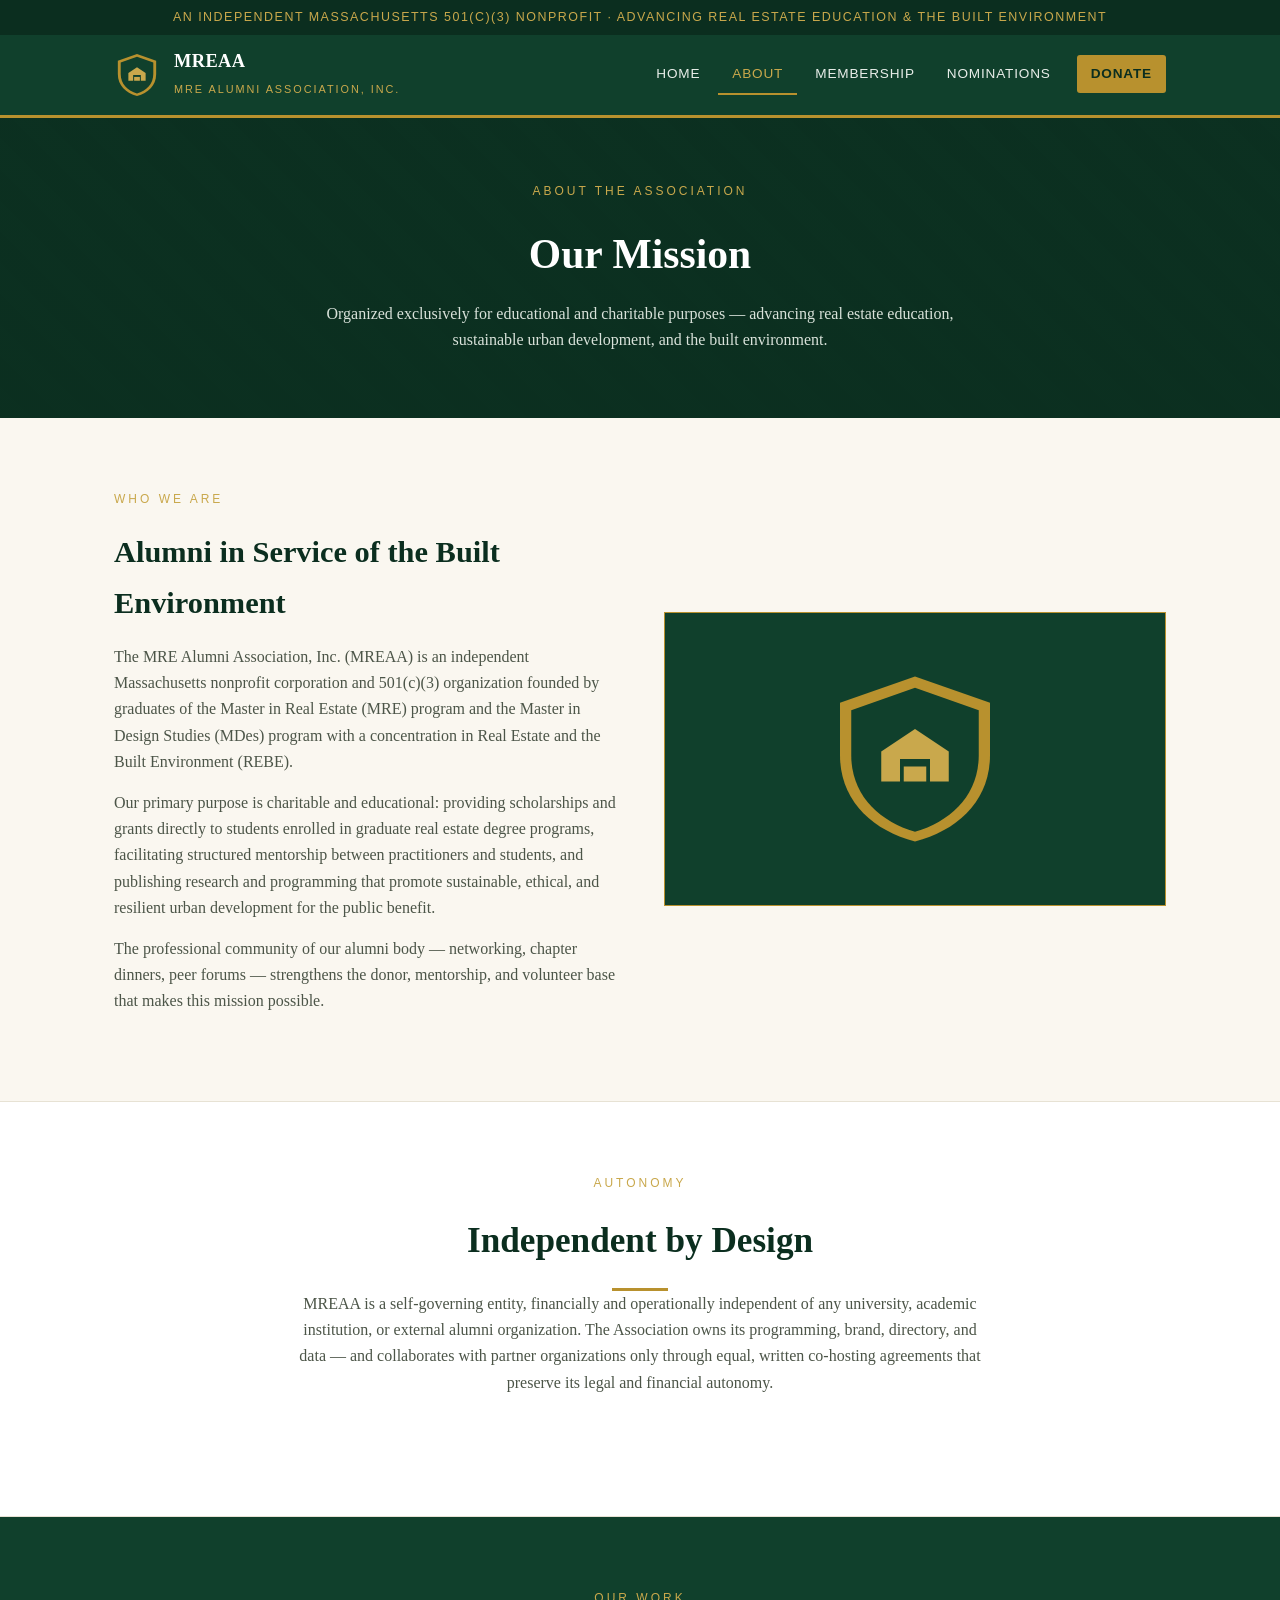
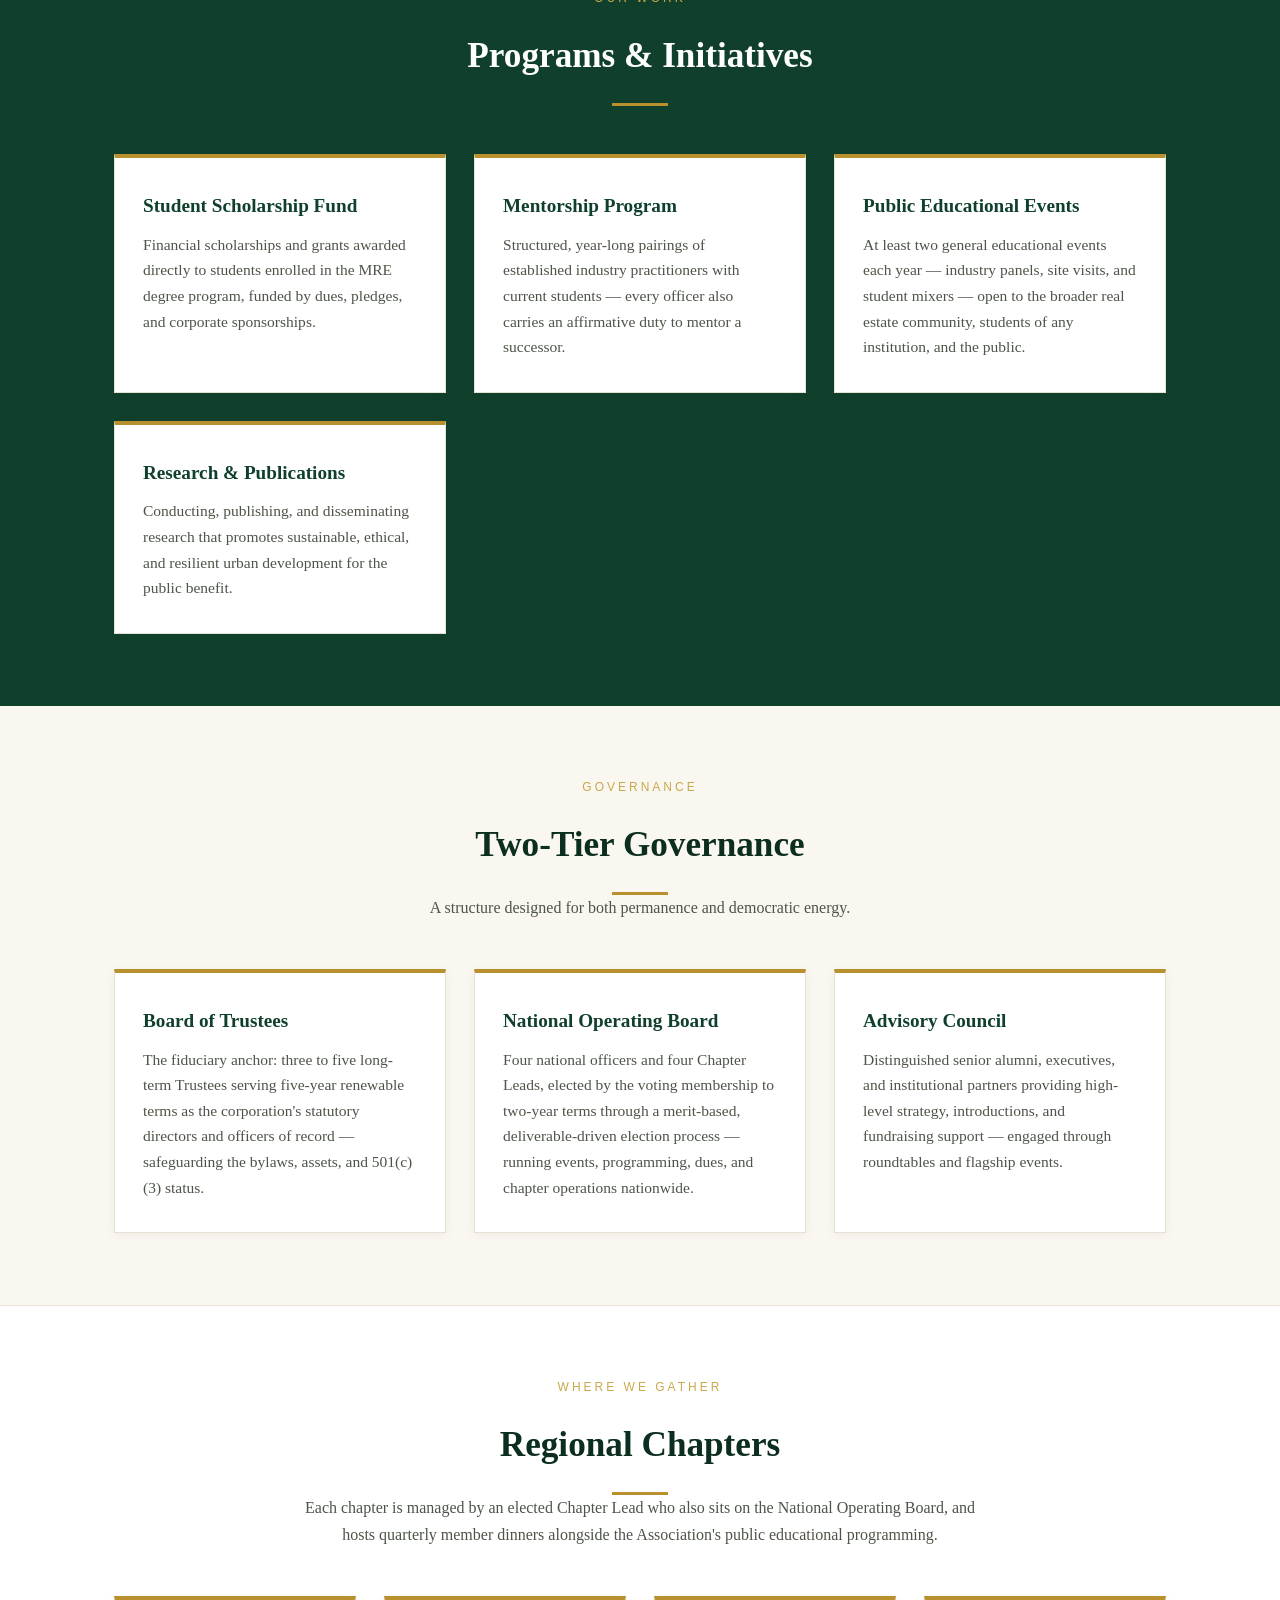
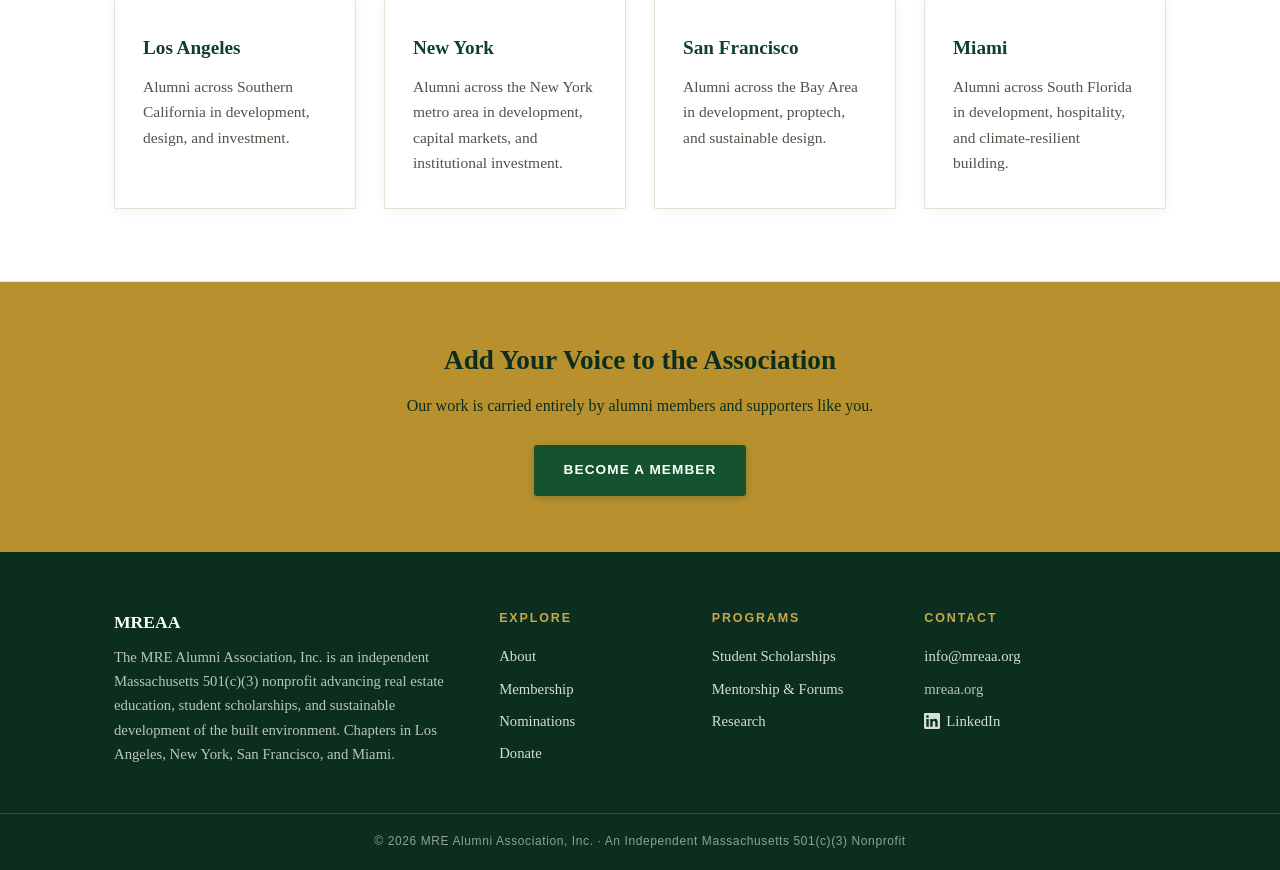
==== about.html @ 78adbbd6 "Add files via upload" ====
<!DOCTYPE html>
<html lang="en">
<head>
<meta charset="UTF-8">
<meta name="viewport" content="width=device-width, initial-scale=1.0">
<title>About — MREAA</title>
<meta name="description" content="The mission, governance, and chapters of the MRE Alumni Association, an independent Massachusetts 501(c)(3) nonprofit devoted to real estate education and the built environment.">
<link rel="stylesheet" href="styles.css">
</head>
<body>

<div class="topbar">An independent Massachusetts 501(c)(3) nonprofit · Advancing real estate education &amp; the built environment</div>

<header class="site">
  <div class="nav-wrap">
    <a class="brand" href="index.html">
      <svg class="crest" viewBox="0 0 48 48" xmlns="http://www.w3.org/2000/svg" aria-hidden="true">
        <path d="M24 2 44 9v14c0 12-8.5 20-20 23C12.5 43 4 35 4 23V9z" fill="#b8912e"/>
        <path d="M24 5 41 11v12c0 10.5-7.3 17.6-17 20.4C14.3 40.6 7 33.5 7 23V11z" fill="#10402c"/>
        <path d="M15 30v-8l9-6 9 6v8h-5v-6h-8v6z" fill="#c9a84c"/>
        <rect x="21" y="26" width="6" height="4" fill="#c9a84c"/>
      </svg>
      <span class="brand-text">
        <span class="name">MREAA</span><br>
        <span class="tag">MRE Alumni Association, Inc.</span>
      </span>
    </a>
    <nav class="main" aria-label="Primary">
      <ul>
        <li><a href="index.html">Home</a></li>
        <li><a href="about.html" class="active">About</a></li>        <li><a href="membership.html">Membership</a></li>
        <li><a href="nominations.html">Nominations</a></li>
        <li><a href="donate.html" class="btn-nav">Donate</a></li>
      </ul>
    </nav>
  </div>
</header>

<section class="page-hero">
  <span class="section-kicker">About the Association</span>
  <h1>Our Mission</h1>
  <p>Organized exclusively for educational and charitable purposes — advancing real estate education, sustainable urban development, and the built environment.</p>
</section>

<section class="band">
  <div class="container two-col">
    <div>
      <span class="section-kicker">Who We Are</span>
      <h2>Alumni in Service of the Built Environment</h2>
      <p>The MRE Alumni Association, Inc. (MREAA) is an independent Massachusetts nonprofit corporation and 501(c)(3) organization founded by graduates of the Master in Real Estate (MRE) program and the Master in Design Studies (MDes) program with a concentration in Real Estate and the Built Environment (REBE).</p>
      <p>Our primary purpose is charitable and educational: providing scholarships and grants directly to students enrolled in graduate real estate degree programs, facilitating structured mentorship between practitioners and students, and publishing research and programming that promote sustainable, ethical, and resilient urban development for the public benefit.</p>
      <p>The professional community of our alumni body — networking, chapter dinners, peer forums — strengthens the donor, mentorship, and volunteer base that makes this mission possible.</p>
    </div>
    <div class="crest-panel">
      <svg viewBox="0 0 48 48" width="180" height="180" xmlns="http://www.w3.org/2000/svg" aria-hidden="true">
        <path d="M24 2 44 9v14c0 12-8.5 20-20 23C12.5 43 4 35 4 23V9z" fill="#b8912e"/>
        <path d="M24 5 41 11v12c0 10.5-7.3 17.6-17 20.4C14.3 40.6 7 33.5 7 23V11z" fill="#10402c"/>
        <path d="M15 30v-8l9-6 9 6v8h-5v-6h-8v6z" fill="#c9a84c"/>
        <rect x="21" y="26" width="6" height="4" fill="#c9a84c"/>
      </svg>
    </div>
  </div>
</section>

<section class="band alt">
  <div class="container">
    <div class="section-head">
      <span class="section-kicker">Autonomy</span>
      <h2 class="section-title">Independent by Design</h2>
      <hr class="rule-under">
      <p>MREAA is a self-governing entity, financially and operationally independent of any university, academic institution, or external alumni organization. The Association owns its programming, brand, directory, and data — and collaborates with partner organizations only through equal, written co-hosting agreements that preserve its legal and financial autonomy.</p>
    </div>
  </div>
</section>

<section class="band green">
  <div class="container">
    <div class="section-head">
      <span class="section-kicker" style="color:#c9a84c;">Our Work</span>
      <h2 class="section-title" style="color:#fff;">Programs &amp; Initiatives</h2>
      <hr class="rule-under">
    </div>
    <div class="grid cols-2">
      <div class="card">
        <h3>Student Scholarship Fund</h3>
        <p>Financial scholarships and grants awarded directly to students enrolled in the MRE degree program, funded by dues, pledges, and corporate sponsorships.</p>
      </div>
      <div class="card">
        <h3>Mentorship Program</h3>
        <p>Structured, year-long pairings of established industry practitioners with current students — every officer also carries an affirmative duty to mentor a successor.</p>
      </div>
      <div class="card">
        <h3>Public Educational Events</h3>
        <p>At least two general educational events each year — industry panels, site visits, and student mixers — open to the broader real estate community, students of any institution, and the public.</p>
      </div>
      <div class="card">
        <h3>Research &amp; Publications</h3>
        <p>Conducting, publishing, and disseminating research that promotes sustainable, ethical, and resilient urban development for the public benefit.</p>
      </div>
    </div>
  </div>
</section>

<section class="band">
  <div class="container">
    <div class="section-head">
      <span class="section-kicker">Governance</span>
      <h2 class="section-title">Two-Tier Governance</h2>
      <hr class="rule-under">
      <p>A structure designed for both permanence and democratic energy.</p>
    </div>
    <div class="grid cols-3">
      <div class="card">
        <h3>Board of Trustees</h3>
        <p>The fiduciary anchor: three to five long-term Trustees serving five-year renewable terms as the corporation's statutory directors and officers of record — safeguarding the bylaws, assets, and 501(c)(3) status.</p>
      </div>
      <div class="card">
        <h3>National Operating Board</h3>
        <p>Four national officers and four Chapter Leads, elected by the voting membership to two-year terms through a merit-based, deliverable-driven election process — running events, programming, dues, and chapter operations nationwide.</p>
      </div>
      <div class="card">
        <h3>Advisory Council</h3>
        <p>Distinguished senior alumni, executives, and institutional partners providing high-level strategy, introductions, and fundraising support — engaged through roundtables and flagship events.</p>
      </div>
    </div>
  </div>
</section>

<section class="band alt">
  <div class="container">
    <div class="section-head">
      <span class="section-kicker">Where We Gather</span>
      <h2 class="section-title">Regional Chapters</h2>
      <hr class="rule-under">
      <p>Each chapter is managed by an elected Chapter Lead who also sits on the National Operating Board, and hosts quarterly member dinners alongside the Association's public educational programming.</p>
    </div>
    <div class="grid" style="grid-template-columns:repeat(auto-fit,minmax(230px,1fr));">
      <div class="card">
        <h3>Los Angeles</h3>
        <p>Alumni across Southern California in development, design, and investment.</p>
      </div>
      <div class="card">
        <h3>New York</h3>
        <p>Alumni across the New York metro area in development, capital markets, and institutional investment.</p>
      </div>
      <div class="card">
        <h3>San Francisco</h3>
        <p>Alumni across the Bay Area in development, proptech, and sustainable design.</p>
      </div>
      <div class="card">
        <h3>Miami</h3>
        <p>Alumni across South Florida in development, hospitality, and climate-resilient building.</p>
      </div>
    </div>
  </div>
</section>

<div class="cta-strip">
  <h2>Add Your Voice to the Association</h2>
  <p>Our work is carried entirely by alumni members and supporters like you.</p>
  <a class="btn btn-green" href="membership.html">Become a Member</a>
</div>

<footer class="site">
  <div class="container footer-grid">
    <div class="footer-brand">
      <div class="name">MREAA</div>
      <p>The MRE Alumni Association, Inc. is an independent Massachusetts 501(c)(3) nonprofit advancing real estate education, student scholarships, and sustainable development of the built environment. Chapters in Los Angeles, New York, San Francisco, and Miami.</p>
    </div>
    <div>
      <h4>Explore</h4>
      <ul>
        <li><a href="about.html">About</a></li>        <li><a href="membership.html">Membership</a></li>
        <li><a href="nominations.html">Nominations</a></li>
        <li><a href="donate.html">Donate</a></li>
      </ul>
    </div>
    <div>
      <h4>Programs</h4>
      <ul>
        <li><a href="donate.html">Student Scholarships</a></li>
        <li><a href="about.html">Mentorship &amp; Forums</a></li>        <li><a href="about.html">Research</a></li>
      </ul>
    </div>
    <div>
      <h4>Contact</h4>
      <ul>
        <li><a href="mailto:info@mreaa.org">info@mreaa.org</a></li>
        <li>mreaa.org</li>
        <li><a href="https://www.linkedin.com/company/mreaa" target="_blank" rel="noopener"><svg viewBox="0 0 24 24" width="16" height="16" fill="currentColor" aria-hidden="true" style="vertical-align:-3px;margin-right:6px;"><path d="M20.45 20.45h-3.56v-5.57c0-1.33-.02-3.04-1.85-3.04-1.85 0-2.14 1.45-2.14 2.94v5.67H9.34V9h3.42v1.56h.05c.48-.9 1.64-1.85 3.37-1.85 3.6 0 4.27 2.37 4.27 5.46v6.28zM5.34 7.43a2.06 2.06 0 1 1 0-4.13 2.06 2.06 0 0 1 0 4.13zM7.12 20.45H3.56V9h3.56v11.45zM22.22 0H1.77C.79 0 0 .77 0 1.73v20.54C0 23.23.79 24 1.77 24h20.45c.98 0 1.78-.77 1.78-1.73V1.73C24 .77 23.2 0 22.22 0z"/></svg>LinkedIn</a></li>
      </ul>
    </div>
  </div>
  <div class="footer-bottom">© 2026 MRE Alumni Association, Inc. · An Independent Massachusetts 501(c)(3) Nonprofit</div>
</footer>

</body>
</html>
---- styles.css ----
/* ==========================================================
   MREAA — MRE Alumni Association
   Ivy League palette: deep green, antique gold, cream
   ========================================================== */

:root {
  --green-900: #0b2e1f;   /* near-black green */
  --green-800: #10402c;
  --green-700: #14532d;   /* primary ivy green */
  --green-600: #1e6b3c;
  --green-100: #e6efe9;
  --gold-600: #a07c1e;
  --gold-500: #b8912e;    /* primary gold */
  --gold-400: #c9a84c;
  --gold-100: #f4ecd8;
  --cream: #faf7f0;
  --ink: #24291f;
  --ink-soft: #4c5548;
  --white: #ffffff;
  --serif: Georgia, "Times New Roman", Times, serif;
  --sans: "Helvetica Neue", Helvetica, Arial, sans-serif;
}

* { margin: 0; padding: 0; box-sizing: border-box; }

html { scroll-behavior: smooth; }

body {
  font-family: var(--serif);
  color: var(--ink);
  background: var(--cream);
  line-height: 1.65;
}

img { max-width: 100%; display: block; }

a { color: var(--green-700); }

.container { max-width: 1100px; margin: 0 auto; padding: 0 24px; }

/* ---------- Top bar ---------- */
.topbar {
  background: var(--green-900);
  color: var(--gold-400);
  font-family: var(--sans);
  font-size: 0.78rem;
  letter-spacing: 0.12em;
  text-transform: uppercase;
  text-align: center;
  padding: 7px 12px;
}

/* ---------- Header / nav ---------- */
header.site {
  background: var(--green-800);
  border-bottom: 3px solid var(--gold-500);
  position: sticky;
  top: 0;
  z-index: 50;
}

.nav-wrap {
  display: flex;
  align-items: center;
  justify-content: space-between;
  padding: 14px 24px;
  max-width: 1100px;
  margin: 0 auto;
  flex-wrap: wrap;
  gap: 12px;
}

.brand {
  display: flex;
  align-items: center;
  gap: 14px;
  text-decoration: none;
}

.brand .crest {
  width: 46px; height: 46px; flex: none;
}

.brand-text .name {
  color: var(--white);
  font-size: 1.15rem;
  font-weight: 700;
  letter-spacing: 0.02em;
  line-height: 1.2;
}

.brand-text .tag {
  color: var(--gold-400);
  font-family: var(--sans);
  font-size: 0.68rem;
  letter-spacing: 0.18em;
  text-transform: uppercase;
}

nav.main ul {
  display: flex;
  list-style: none;
  gap: 4px;
  flex-wrap: wrap;
}

nav.main a {
  display: block;
  color: #e8ede9;
  text-decoration: none;
  font-family: var(--sans);
  font-size: 0.85rem;
  letter-spacing: 0.06em;
  text-transform: uppercase;
  padding: 8px 14px;
  border-bottom: 2px solid transparent;
  transition: color .15s, border-color .15s;
}

nav.main a:hover { color: var(--gold-400); }

nav.main a.active {
  color: var(--gold-400);
  border-bottom-color: var(--gold-500);
}

nav.main a.btn-nav {
  background: var(--gold-500);
  color: var(--green-900);
  font-weight: 700;
  border-radius: 3px;
  border-bottom: none;
  margin-left: 8px;
}

nav.main a.btn-nav:hover { background: var(--gold-400); color: var(--green-900); }

/* ---------- Hero ---------- */
.hero {
  background:
    linear-gradient(rgba(11,46,31,0.82), rgba(11,46,31,0.9)),
    repeating-linear-gradient(45deg, #10402c 0 22px, #0e3a28 22px 44px);
  color: var(--white);
  text-align: center;
  padding: 96px 24px 104px;
}

.hero .kicker,
.section-kicker {
  font-family: var(--sans);
  font-size: 0.75rem;
  letter-spacing: 0.25em;
  text-transform: uppercase;
  color: var(--gold-400);
  display: block;
  margin-bottom: 18px;
}

.hero h1 {
  font-size: clamp(2rem, 5vw, 3.2rem);
  font-weight: 700;
  line-height: 1.15;
  max-width: 820px;
  margin: 0 auto 22px;
}

.hero p.lede {
  font-size: 1.15rem;
  color: #d9e2da;
  max-width: 680px;
  margin: 0 auto 36px;
}

.hero-rule {
  width: 72px; height: 3px;
  background: var(--gold-500);
  margin: 0 auto 28px;
  border: none;
}

/* Page hero (interior pages) */
.page-hero {
  background: linear-gradient(rgba(11,46,31,0.85), rgba(11,46,31,0.92)),
    repeating-linear-gradient(45deg, #10402c 0 22px, #0e3a28 22px 44px);
  color: var(--white);
  text-align: center;
  padding: 64px 24px;
}

.page-hero h1 { font-size: clamp(1.8rem, 4vw, 2.6rem); margin-bottom: 12px; }
.page-hero p { color: #d9e2da; max-width: 640px; margin: 0 auto; }

/* ---------- Buttons ---------- */
.btn {
  display: inline-block;
  font-family: var(--sans);
  font-size: 0.85rem;
  font-weight: 700;
  letter-spacing: 0.08em;
  text-transform: uppercase;
  text-decoration: none;
  padding: 14px 30px;
  border-radius: 3px;
  transition: background .15s, color .15s;
  cursor: pointer;
  border: none;
}

.btn-gold { background: var(--gold-500); color: var(--green-900); }
.btn-gold:hover { background: var(--gold-400); }

.btn-outline {
  background: transparent;
  color: var(--gold-400);
  border: 1.5px solid var(--gold-500);
  margin-left: 12px;
}
.btn-outline:hover { background: var(--gold-500); color: var(--green-900); }

.btn-green { background: var(--green-700); color: var(--white); }
.btn-green:hover { background: var(--green-600); }

/* ---------- Sections ---------- */
section.band { padding: 72px 0; }
section.band.alt { background: var(--white); border-top: 1px solid #e7e2d4; border-bottom: 1px solid #e7e2d4; }
section.band.green { background: var(--green-800); color: var(--white); }
section.band.green h2 { color: var(--white); }

.section-head { text-align: center; max-width: 700px; margin: 0 auto 48px; }

h2.section-title {
  font-size: clamp(1.6rem, 3.4vw, 2.2rem);
  color: var(--green-900);
  margin-bottom: 14px;
}

.section-head p { color: var(--ink-soft); }

.rule-under {
  width: 56px; height: 3px; background: var(--gold-500);
  border: none; margin: 18px auto 0;
}

/* ---------- Cards ---------- */
.grid { display: grid; gap: 28px; }
.grid.cols-3 { grid-template-columns: repeat(auto-fit, minmax(280px, 1fr)); }
.grid.cols-2 { grid-template-columns: repeat(auto-fit, minmax(320px, 1fr)); }

.card {
  background: var(--white);
  border: 1px solid #e7e2d4;
  border-top: 4px solid var(--gold-500);
  padding: 32px 28px;
  box-shadow: 0 2px 10px rgba(11,46,31,0.05);
}

.card h3 { color: var(--green-800); font-size: 1.2rem; margin-bottom: 10px; }
.card p { color: var(--ink-soft); font-size: 0.97rem; }

.card .icon {
  width: 48px; height: 48px;
  margin-bottom: 18px;
}

/* Event cards */
.event {
  display: flex;
  gap: 24px;
  background: var(--white);
  border: 1px solid #e7e2d4;
  padding: 26px 28px;
  align-items: flex-start;
}

.event .date {
  flex: none;
  width: 78px;
  text-align: center;
  background: var(--green-800);
  color: var(--white);
  border-bottom: 3px solid var(--gold-500);
  padding: 12px 8px;
}

.event .date .mon {
  font-family: var(--sans);
  font-size: 0.7rem;
  letter-spacing: 0.15em;
  text-transform: uppercase;
  color: var(--gold-400);
}

.event .date .day { font-size: 1.7rem; font-weight: 700; line-height: 1.1; }

.event h3 { color: var(--green-800); margin-bottom: 6px; font-size: 1.15rem; }

.event .meta {
  font-family: var(--sans);
  font-size: 0.8rem;
  color: var(--gold-600);
  letter-spacing: 0.05em;
  text-transform: uppercase;
  margin-bottom: 8px;
}

.event p { color: var(--ink-soft); font-size: 0.95rem; }

/* ---------- Stats ---------- */
.stats { display: grid; grid-template-columns: repeat(auto-fit, minmax(180px, 1fr)); gap: 24px; text-align: center; }
.stat .num { font-size: 2.6rem; font-weight: 700; color: var(--gold-400); line-height: 1.1; }
.stat .label { font-family: var(--sans); font-size: 0.8rem; letter-spacing: 0.12em; text-transform: uppercase; color: #cfd9d1; margin-top: 6px; }

/* ---------- Membership tiers ---------- */
.tier {
  background: var(--white);
  border: 1px solid #e7e2d4;
  padding: 36px 30px;
  text-align: center;
  display: flex;
  flex-direction: column;
}

.tier.featured { border: 2px solid var(--gold-500); position: relative; }

.tier.featured .flag {
  position: absolute; top: -13px; left: 50%; transform: translateX(-50%);
  background: var(--gold-500); color: var(--green-900);
  font-family: var(--sans); font-size: 0.68rem; font-weight: 700;
  letter-spacing: 0.14em; text-transform: uppercase;
  padding: 4px 14px; border-radius: 2px;
}

.tier h3 { color: var(--green-800); font-size: 1.25rem; }

.tier .price { font-size: 2.4rem; font-weight: 700; color: var(--green-900); margin: 14px 0 2px; }
.tier .per { font-family: var(--sans); font-size: 0.78rem; color: var(--ink-soft); text-transform: uppercase; letter-spacing: 0.1em; margin-bottom: 20px; }

.tier ul { list-style: none; text-align: left; margin: 0 0 26px; flex: 1; }
.tier ul li {
  padding: 8px 0 8px 26px;
  border-bottom: 1px solid #f0ece0;
  font-size: 0.93rem;
  color: var(--ink-soft);
  position: relative;
}
.tier ul li::before {
  content: "✦";
  color: var(--gold-500);
  position: absolute; left: 2px;
}

/* ---------- Forms ---------- */
.form-panel {
  background: var(--white);
  border: 1px solid #e7e2d4;
  border-top: 4px solid var(--gold-500);
  padding: 40px;
  max-width: 720px;
  margin: 0 auto;
}

.form-grid { display: grid; grid-template-columns: 1fr 1fr; gap: 18px; }
.form-grid .full { grid-column: 1 / -1; }

label {
  display: block;
  font-family: var(--sans);
  font-size: 0.78rem;
  font-weight: 700;
  letter-spacing: 0.08em;
  text-transform: uppercase;
  color: var(--green-800);
  margin-bottom: 6px;
}

input, select, textarea {
  width: 100%;
  font-family: var(--serif);
  font-size: 1rem;
  padding: 11px 12px;
  border: 1px solid #cfc9b8;
  border-radius: 2px;
  background: var(--cream);
  color: var(--ink);
}

input:focus, select:focus, textarea:focus {
  outline: 2px solid var(--gold-500);
  border-color: var(--gold-500);
}

/* ---------- Donate levels ---------- */
.give-levels { display: grid; grid-template-columns: repeat(auto-fit, minmax(150px, 1fr)); gap: 16px; margin: 28px 0; }

.give-level {
  border: 1.5px solid var(--green-700);
  background: var(--white);
  color: var(--green-800);
  text-align: center;
  padding: 20px 10px;
  font-size: 1.3rem;
  font-weight: 700;
  cursor: pointer;
  transition: background .15s, color .15s;
}
.give-level:hover, .give-level.selected { background: var(--green-700); color: var(--white); }
.give-level small { display: block; font-family: var(--sans); font-size: 0.68rem; font-weight: 400; letter-spacing: 0.1em; text-transform: uppercase; margin-top: 4px; }

/* ---------- Quote ---------- */
blockquote.pull {
  max-width: 760px;
  margin: 0 auto;
  text-align: center;
  font-size: 1.35rem;
  font-style: italic;
  color: var(--green-100);
  line-height: 1.6;
}
blockquote.pull footer {
  margin-top: 18px;
  font-style: normal;
  font-family: var(--sans);
  font-size: 0.8rem;
  letter-spacing: 0.15em;
  text-transform: uppercase;
  color: var(--gold-400);
}

/* ---------- CTA strip ---------- */
.cta-strip {
  background: var(--gold-500);
  color: var(--green-900);
  text-align: center;
  padding: 56px 24px;
}
.cta-strip h2 { font-size: 1.7rem; margin-bottom: 10px; }
.cta-strip p { max-width: 560px; margin: 0 auto 26px; }
.cta-strip .btn-green { box-shadow: 0 2px 8px rgba(11,46,31,0.25); }

/* ---------- Footer ---------- */
footer.site {
  background: var(--green-900);
  color: #b9c6bc;
  padding: 56px 0 0;
  font-size: 0.92rem;
}

.footer-grid {
  display: grid;
  grid-template-columns: 2fr 1fr 1fr 1.4fr;
  gap: 40px;
  padding-bottom: 40px;
}

footer.site h4 {
  color: var(--gold-400);
  font-family: var(--sans);
  font-size: 0.78rem;
  letter-spacing: 0.15em;
  text-transform: uppercase;
  margin-bottom: 16px;
}

footer.site ul { list-style: none; }
footer.site ul li { margin-bottom: 8px; }
footer.site a { color: #d5ded7; text-decoration: none; }
footer.site a:hover { color: var(--gold-400); }

.footer-brand .name { color: var(--white); font-size: 1.1rem; font-weight: 700; margin-bottom: 8px; }

.footer-bottom {
  border-top: 1px solid rgba(201,168,76,0.25);
  padding: 18px 0;
  text-align: center;
  font-family: var(--sans);
  font-size: 0.75rem;
  letter-spacing: 0.05em;
  color: #8fa295;
}

/* ---------- Misc ---------- */
.two-col { display: grid; grid-template-columns: 1fr 1fr; gap: 48px; align-items: center; }
.two-col h2 { color: var(--green-900); font-size: 1.9rem; margin-bottom: 16px; }
.two-col p { color: var(--ink-soft); margin-bottom: 14px; }

.crest-panel {
  background: var(--green-800);
  border: 1px solid var(--gold-500);
  display: flex;
  align-items: center;
  justify-content: center;
  padding: 56px;
}

.notice {
  font-family: var(--sans);
  font-size: 0.8rem;
  color: var(--ink-soft);
  text-align: center;
  margin-top: 16px;
}

@media (max-width: 860px) {
  .footer-grid { grid-template-columns: 1fr 1fr; }
  .two-col { grid-template-columns: 1fr; }
  .form-grid { grid-template-columns: 1fr; }
  .event { flex-direction: column; }
}
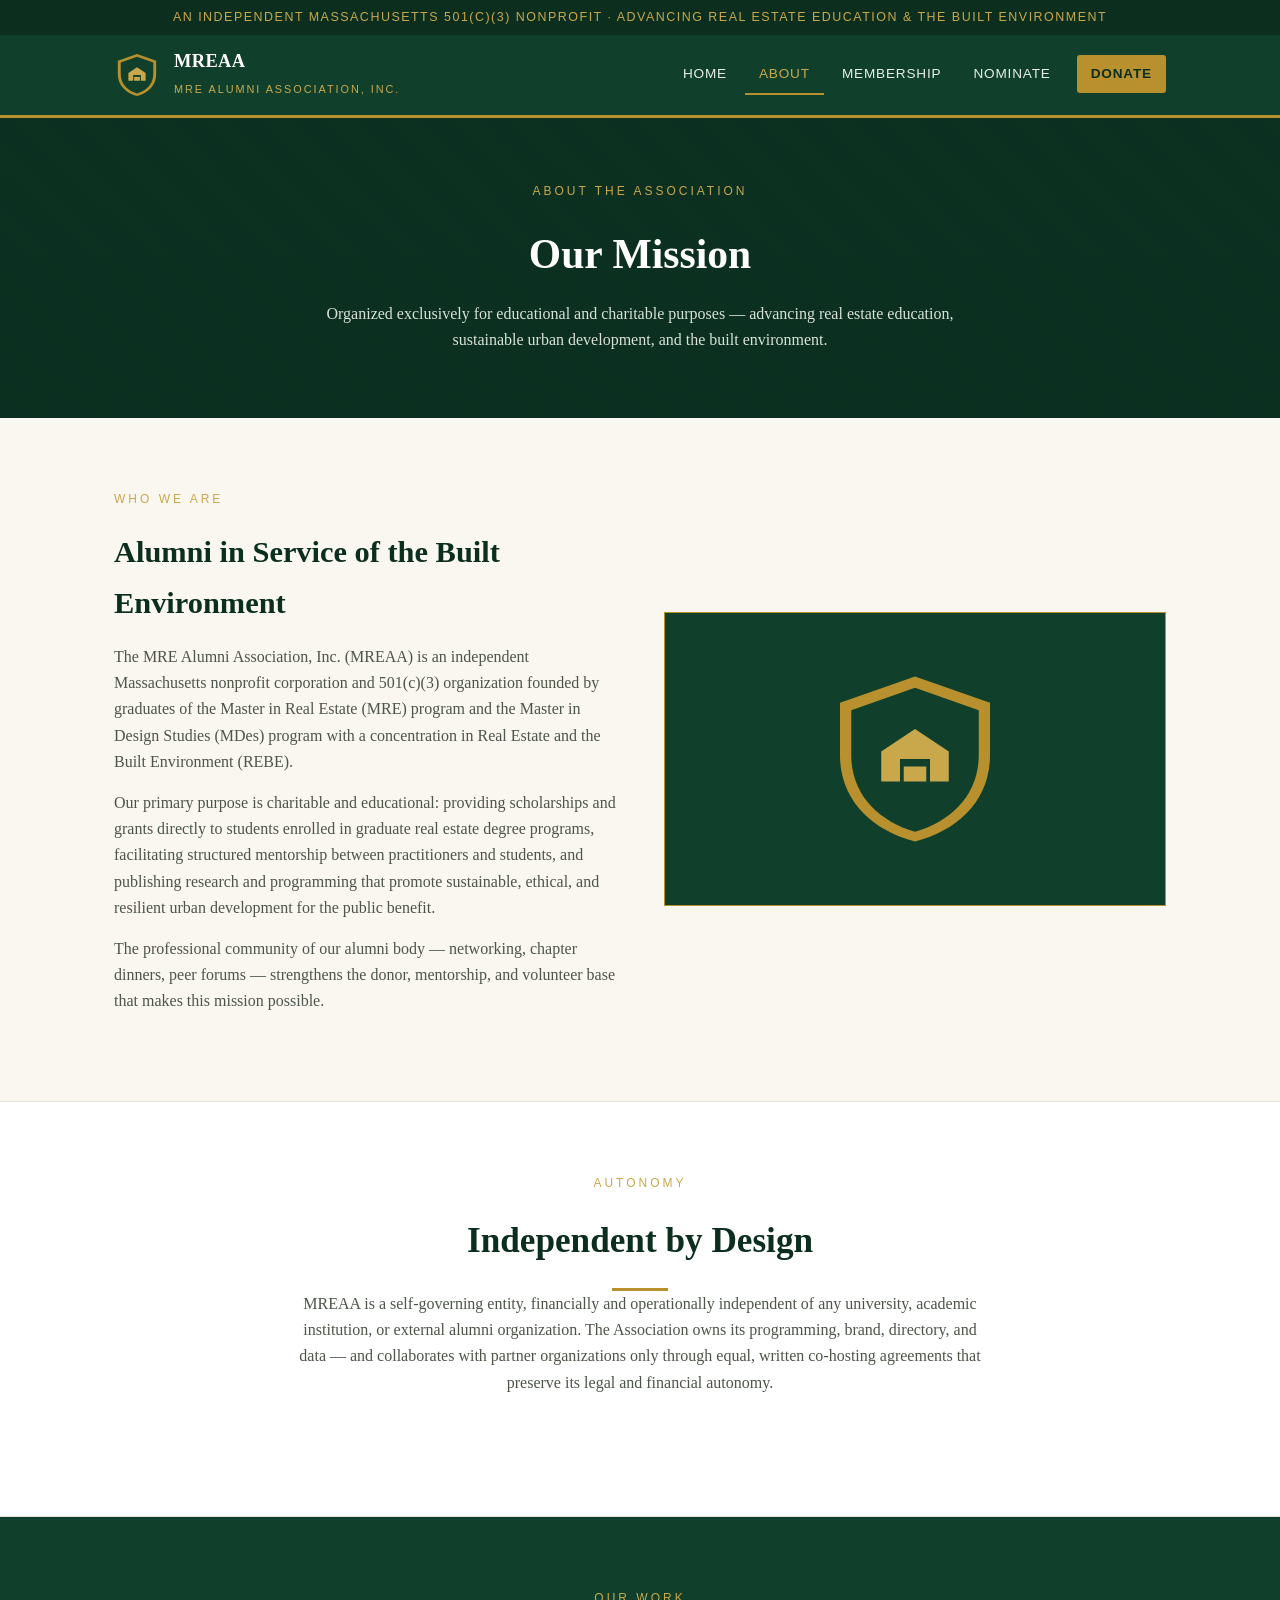
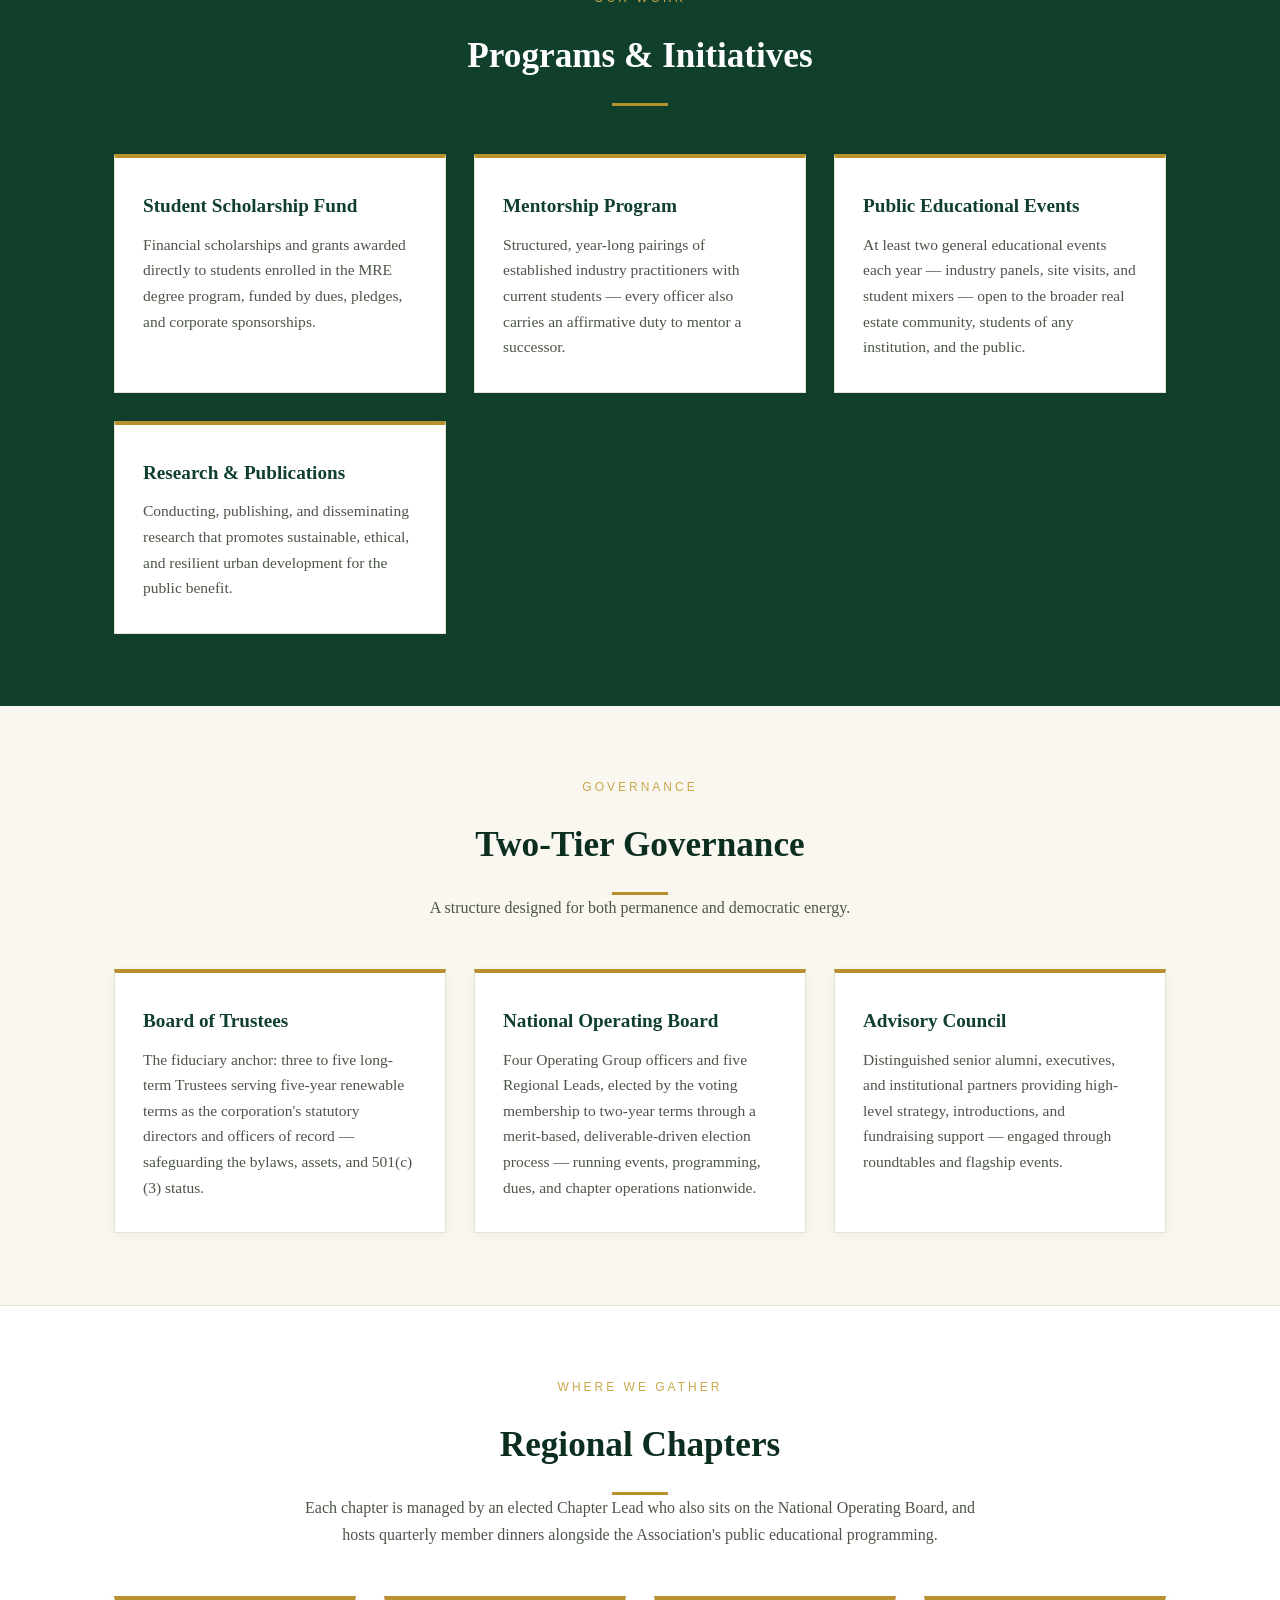
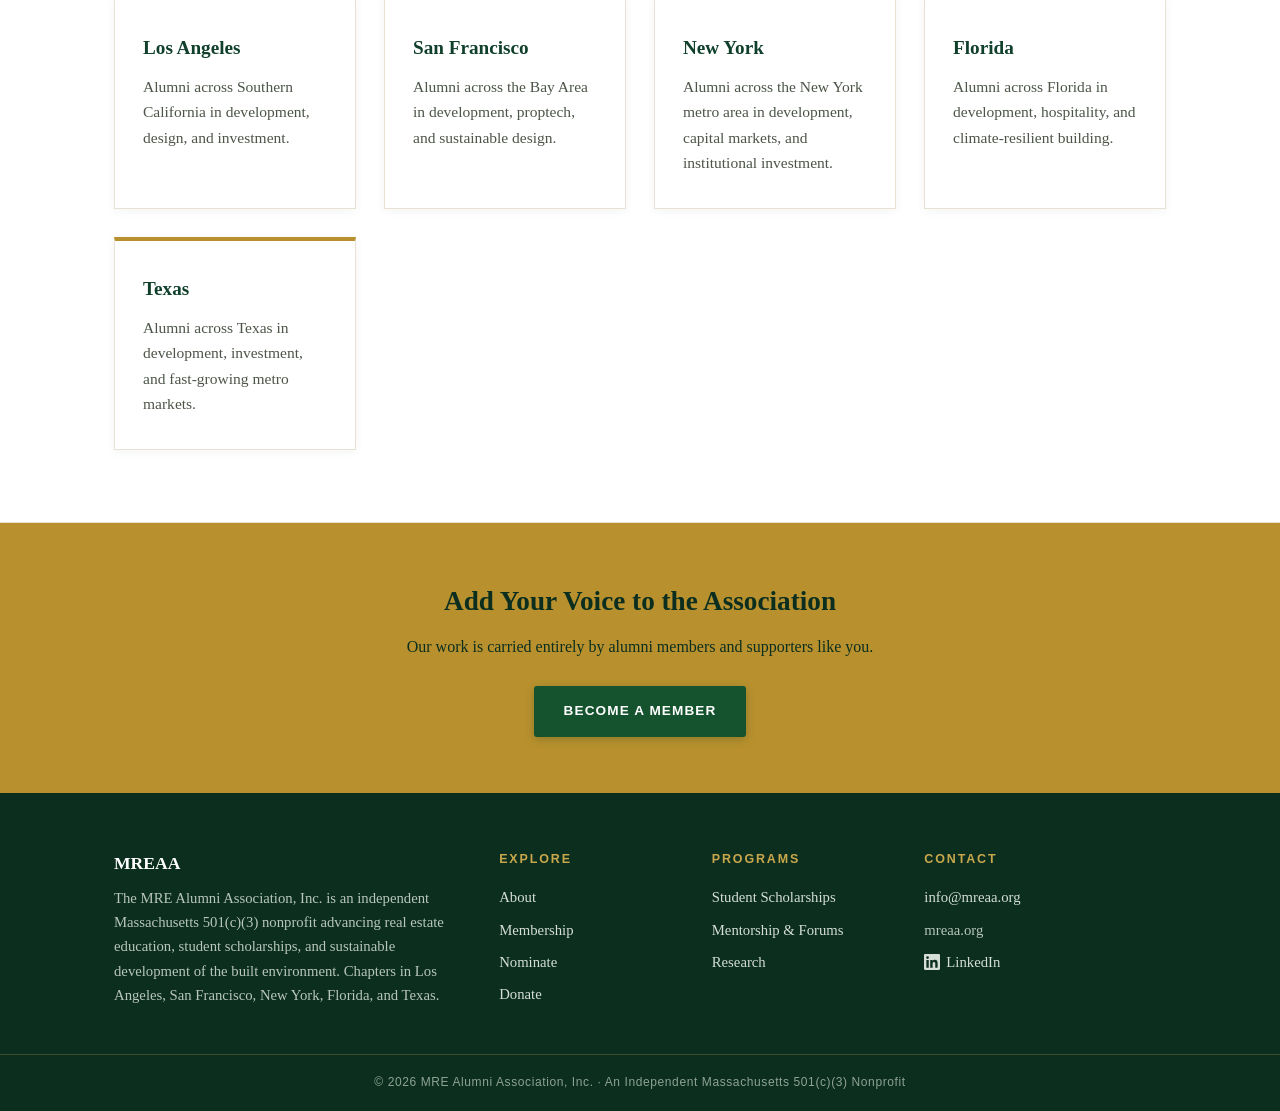
==== commit 2d5a6f58: "Add files via upload" ====
--- a/about.html
+++ b/about.html
@@ -29,7 +29,7 @@
       <ul>
         <li><a href="index.html">Home</a></li>
         <li><a href="about.html" class="active">About</a></li>        <li><a href="membership.html">Membership</a></li>
-        <li><a href="nominations.html">Nominations</a></li>
+        <li><a href="nominate">Nominate</a></li>
         <li><a href="donate.html" class="btn-nav">Donate</a></li>
       </ul>
     </nav>
@@ -116,7 +116,7 @@
       </div>
       <div class="card">
         <h3>National Operating Board</h3>
-        <p>Four national officers and four Chapter Leads, elected by the voting membership to two-year terms through a merit-based, deliverable-driven election process — running events, programming, dues, and chapter operations nationwide.</p>
+        <p>Four Operating Group officers and five Regional Leads, elected by the voting membership to two-year terms through a merit-based, deliverable-driven election process — running events, programming, dues, and chapter operations nationwide.</p>
       </div>
       <div class="card">
         <h3>Advisory Council</h3>
@@ -140,16 +140,20 @@
         <p>Alumni across Southern California in development, design, and investment.</p>
       </div>
       <div class="card">
+        <h3>San Francisco</h3>
+        <p>Alumni across the Bay Area in development, proptech, and sustainable design.</p>
+      </div>
+      <div class="card">
         <h3>New York</h3>
         <p>Alumni across the New York metro area in development, capital markets, and institutional investment.</p>
       </div>
       <div class="card">
-        <h3>San Francisco</h3>
-        <p>Alumni across the Bay Area in development, proptech, and sustainable design.</p>
-      </div>
-      <div class="card">
-        <h3>Miami</h3>
-        <p>Alumni across South Florida in development, hospitality, and climate-resilient building.</p>
+        <h3>Florida</h3>
+        <p>Alumni across Florida in development, hospitality, and climate-resilient building.</p>
+      </div>
+      <div class="card">
+        <h3>Texas</h3>
+        <p>Alumni across Texas in development, investment, and fast-growing metro markets.</p>
       </div>
     </div>
   </div>
@@ -165,13 +169,13 @@
   <div class="container footer-grid">
     <div class="footer-brand">
       <div class="name">MREAA</div>
-      <p>The MRE Alumni Association, Inc. is an independent Massachusetts 501(c)(3) nonprofit advancing real estate education, student scholarships, and sustainable development of the built environment. Chapters in Los Angeles, New York, San Francisco, and Miami.</p>
+      <p>The MRE Alumni Association, Inc. is an independent Massachusetts 501(c)(3) nonprofit advancing real estate education, student scholarships, and sustainable development of the built environment. Chapters in Los Angeles, San Francisco, New York, Florida, and Texas.</p>
     </div>
     <div>
       <h4>Explore</h4>
       <ul>
         <li><a href="about.html">About</a></li>        <li><a href="membership.html">Membership</a></li>
-        <li><a href="nominations.html">Nominations</a></li>
+        <li><a href="nominate">Nominate</a></li>
         <li><a href="donate.html">Donate</a></li>
       </ul>
     </div>
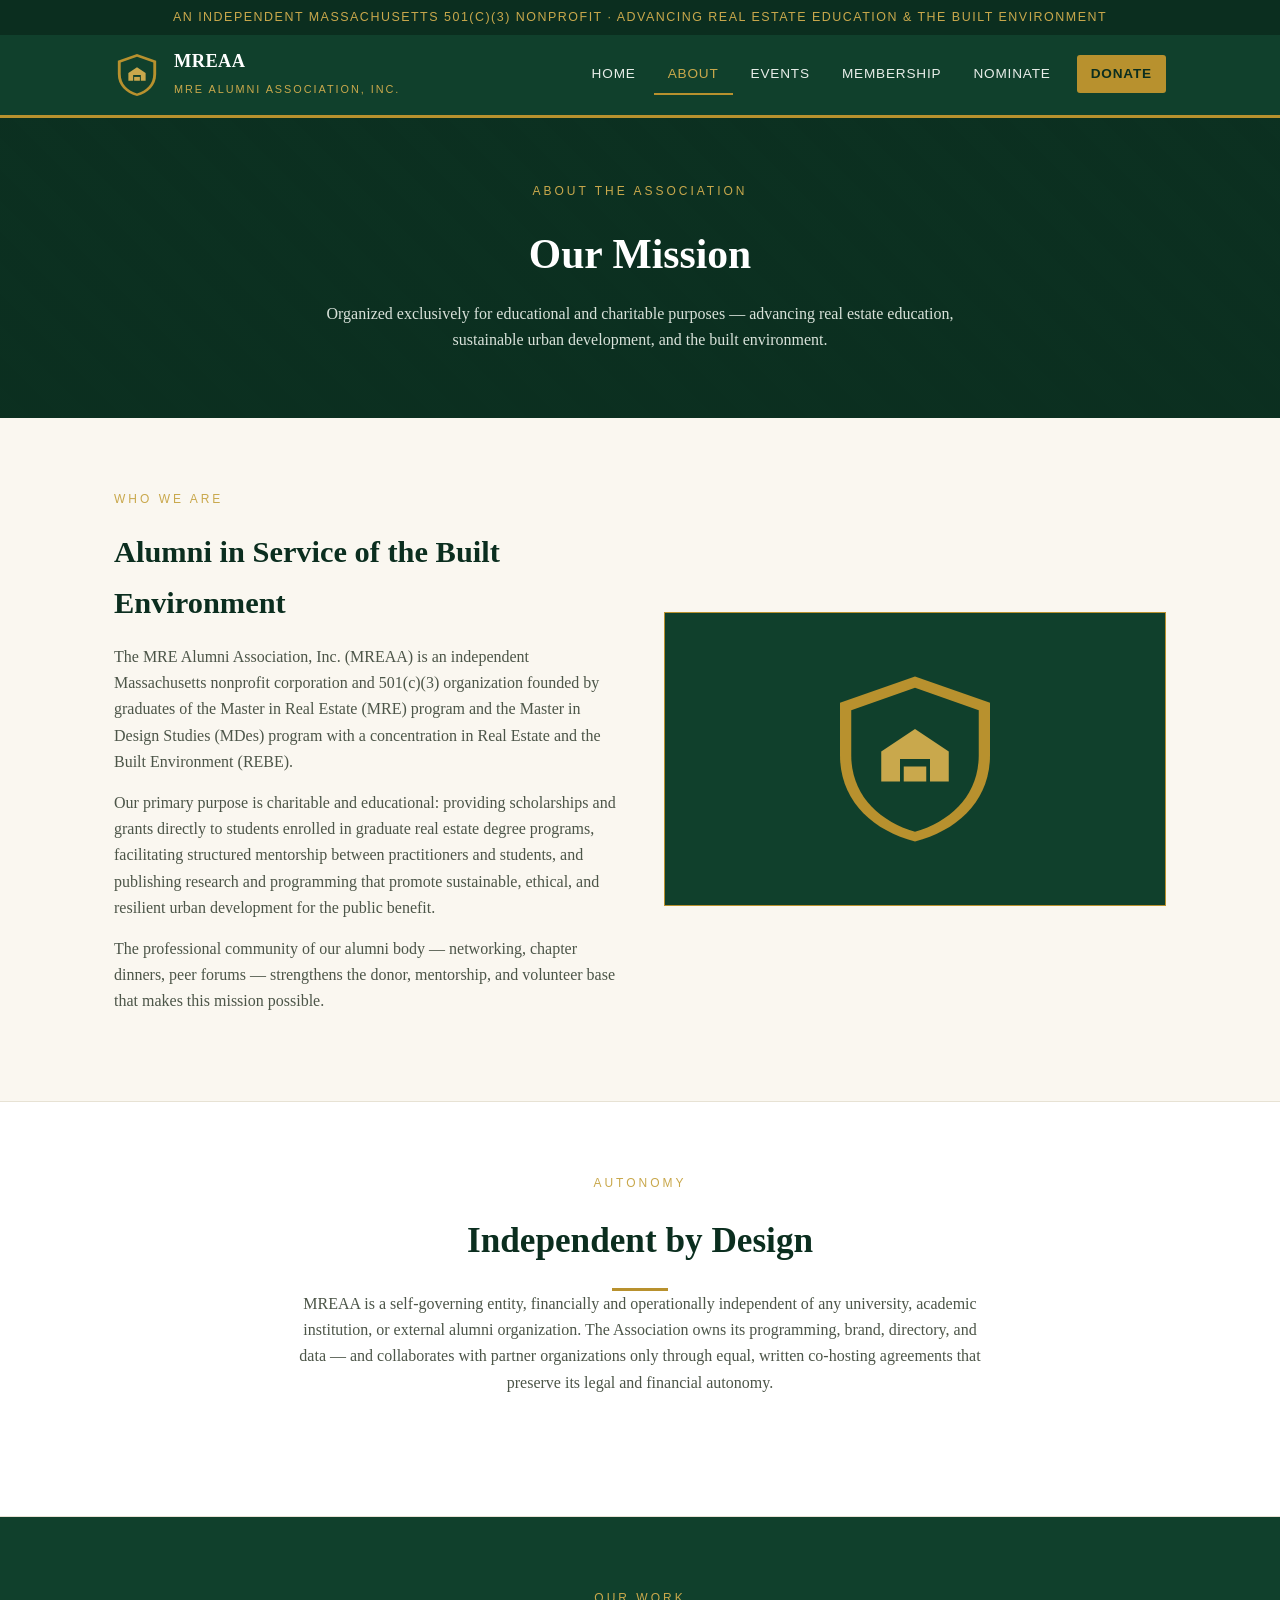
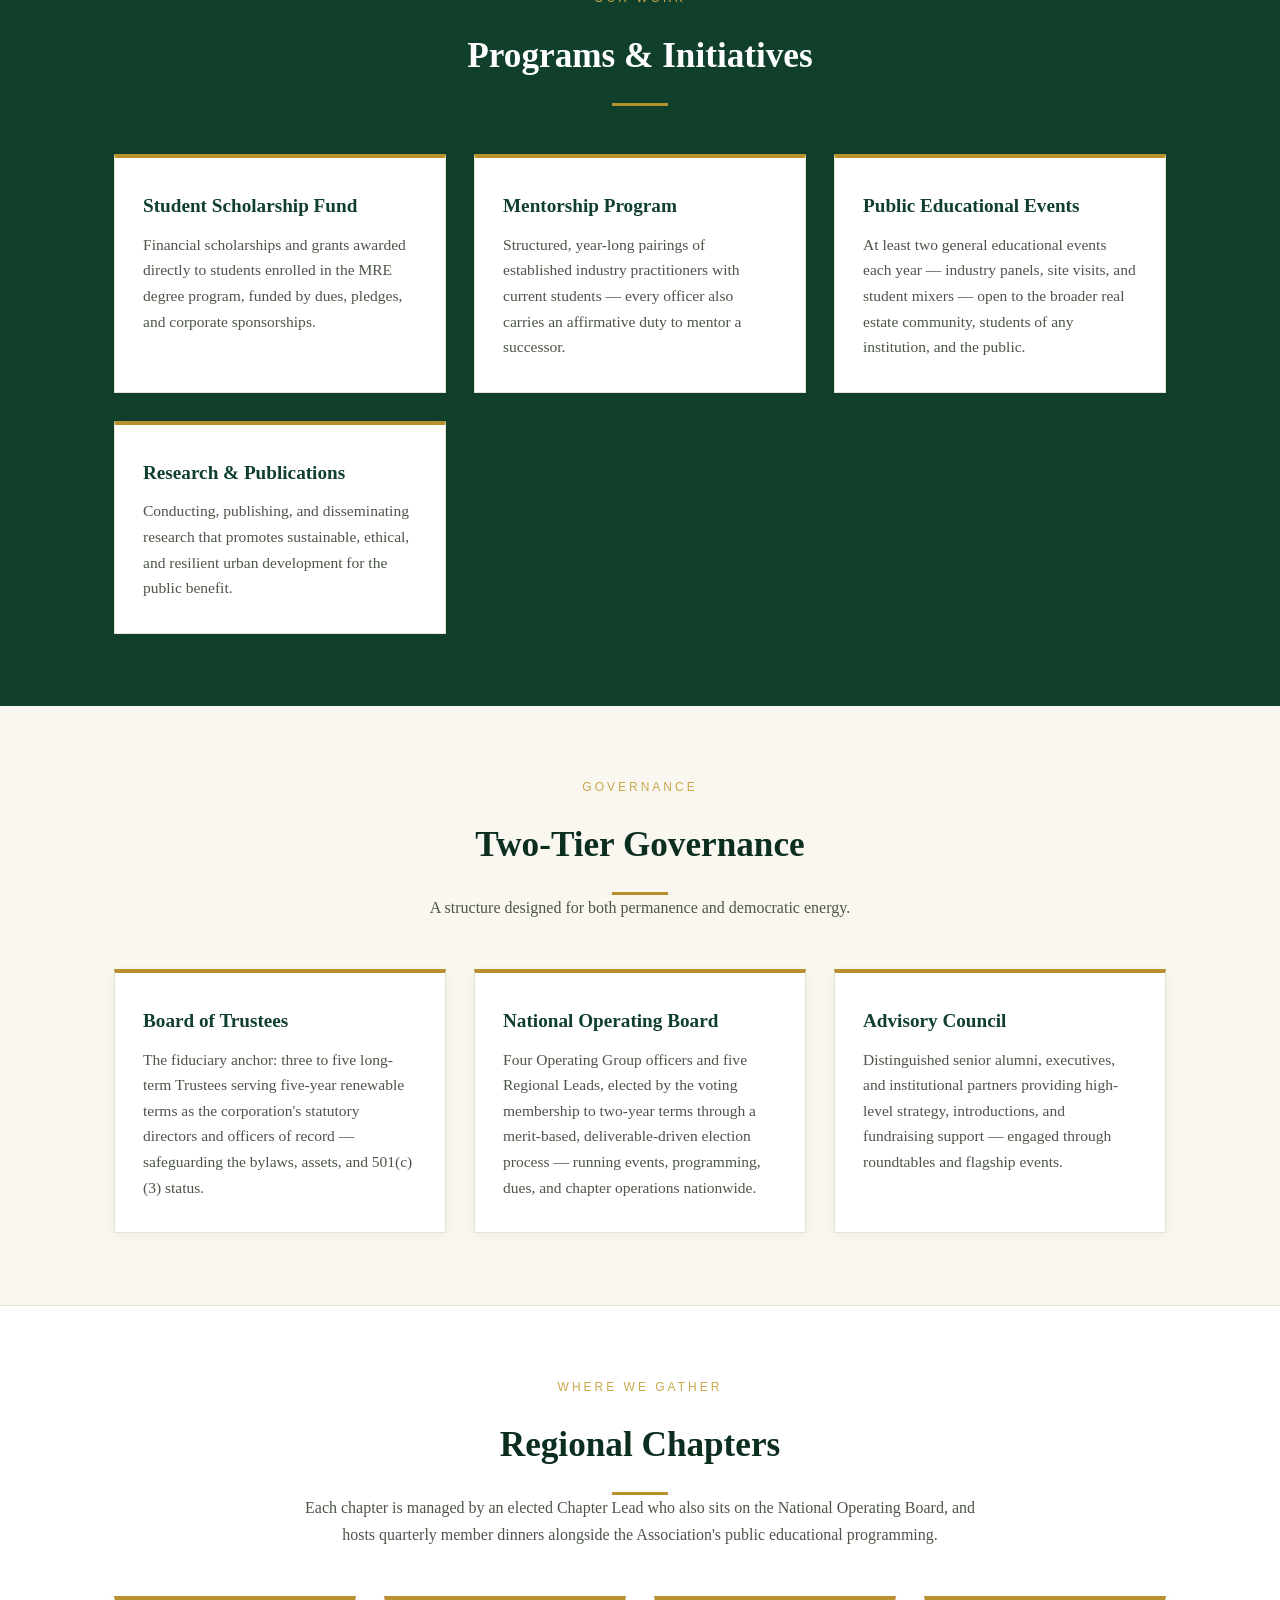
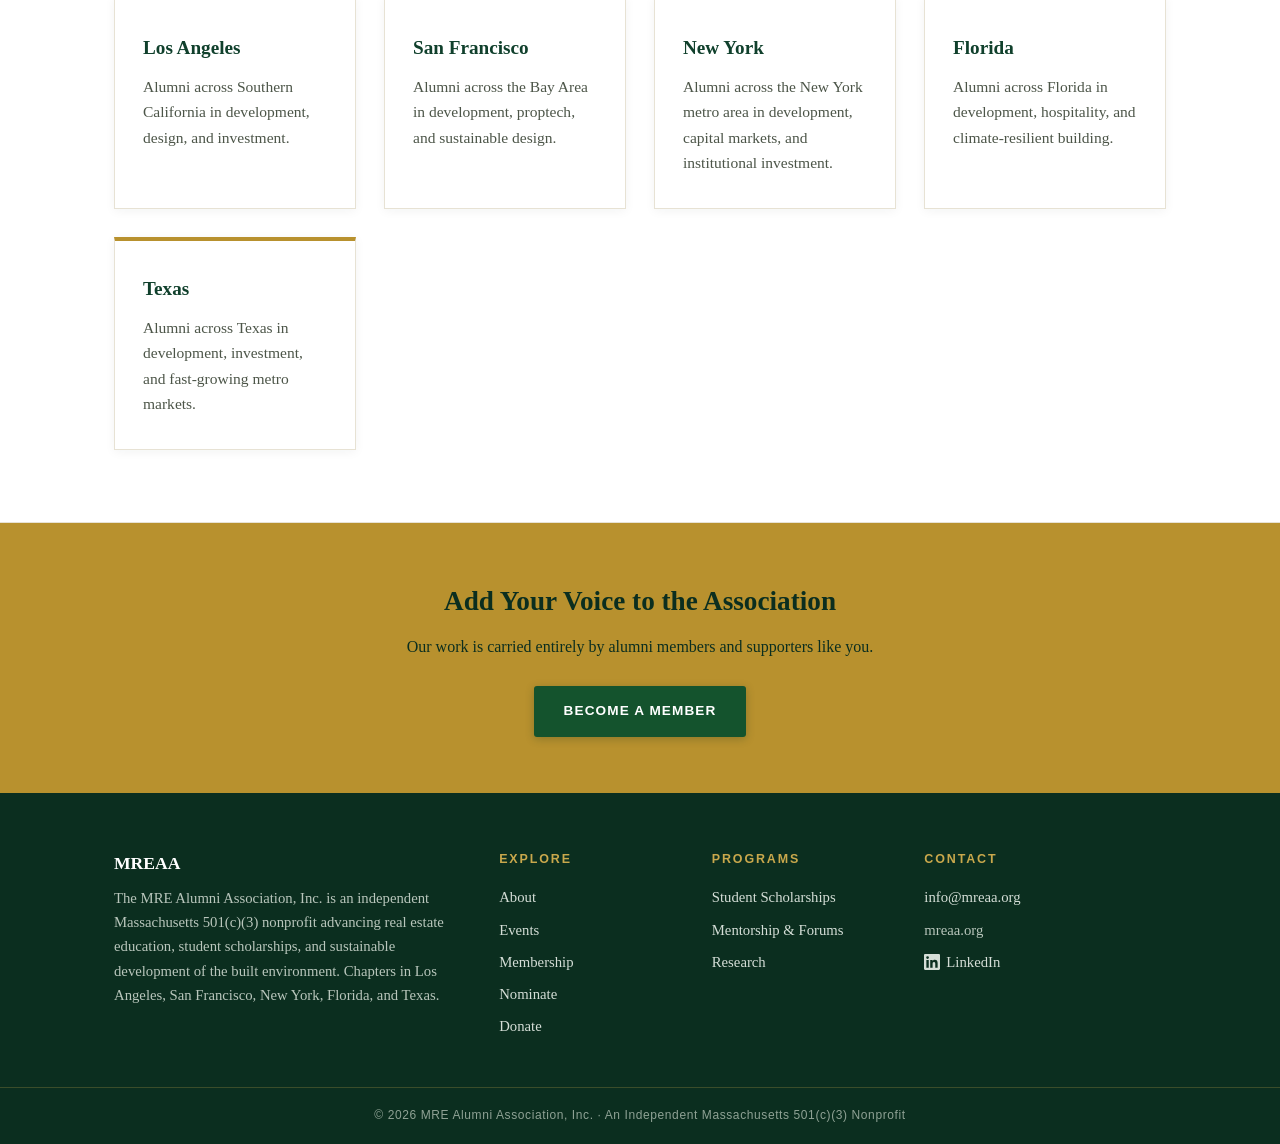
==== commit 0bdde931: "Add files via upload" ====
--- a/about.html
+++ b/about.html
@@ -28,7 +28,8 @@
     <nav class="main" aria-label="Primary">
       <ul>
         <li><a href="index.html">Home</a></li>
-        <li><a href="about.html" class="active">About</a></li>        <li><a href="membership.html">Membership</a></li>
+        <li><a href="about.html" class="active">About</a></li>        <li><a href="events">Events</a></li>
+        <li><a href="membership.html">Membership</a></li>
         <li><a href="nominate">Nominate</a></li>
         <li><a href="donate.html" class="btn-nav">Donate</a></li>
       </ul>
@@ -174,7 +175,8 @@
     <div>
       <h4>Explore</h4>
       <ul>
-        <li><a href="about.html">About</a></li>        <li><a href="membership.html">Membership</a></li>
+        <li><a href="about.html">About</a></li>        <li><a href="events">Events</a></li>
+        <li><a href="membership.html">Membership</a></li>
         <li><a href="nominate">Nominate</a></li>
         <li><a href="donate.html">Donate</a></li>
       </ul>
@@ -191,7 +193,7 @@
       <ul>
         <li><a href="mailto:info@mreaa.org">info@mreaa.org</a></li>
         <li>mreaa.org</li>
-        <li><a href="https://www.linkedin.com/company/mreaa" target="_blank" rel="noopener"><svg viewBox="0 0 24 24" width="16" height="16" fill="currentColor" aria-hidden="true" style="vertical-align:-3px;margin-right:6px;"><path d="M20.45 20.45h-3.56v-5.57c0-1.33-.02-3.04-1.85-3.04-1.85 0-2.14 1.45-2.14 2.94v5.67H9.34V9h3.42v1.56h.05c.48-.9 1.64-1.85 3.37-1.85 3.6 0 4.27 2.37 4.27 5.46v6.28zM5.34 7.43a2.06 2.06 0 1 1 0-4.13 2.06 2.06 0 0 1 0 4.13zM7.12 20.45H3.56V9h3.56v11.45zM22.22 0H1.77C.79 0 0 .77 0 1.73v20.54C0 23.23.79 24 1.77 24h20.45c.98 0 1.78-.77 1.78-1.73V1.73C24 .77 23.2 0 22.22 0z"/></svg>LinkedIn</a></li>
+        <li><a href="https://www.linkedin.com/groups/36970002/" target="_blank" rel="noopener"><svg viewBox="0 0 24 24" width="16" height="16" fill="currentColor" aria-hidden="true" style="vertical-align:-3px;margin-right:6px;"><path d="M20.45 20.45h-3.56v-5.57c0-1.33-.02-3.04-1.85-3.04-1.85 0-2.14 1.45-2.14 2.94v5.67H9.34V9h3.42v1.56h.05c.48-.9 1.64-1.85 3.37-1.85 3.6 0 4.27 2.37 4.27 5.46v6.28zM5.34 7.43a2.06 2.06 0 1 1 0-4.13 2.06 2.06 0 0 1 0 4.13zM7.12 20.45H3.56V9h3.56v11.45zM22.22 0H1.77C.79 0 0 .77 0 1.73v20.54C0 23.23.79 24 1.77 24h20.45c.98 0 1.78-.77 1.78-1.73V1.73C24 .77 23.2 0 22.22 0z"/></svg>LinkedIn</a></li>
       </ul>
     </div>
   </div>
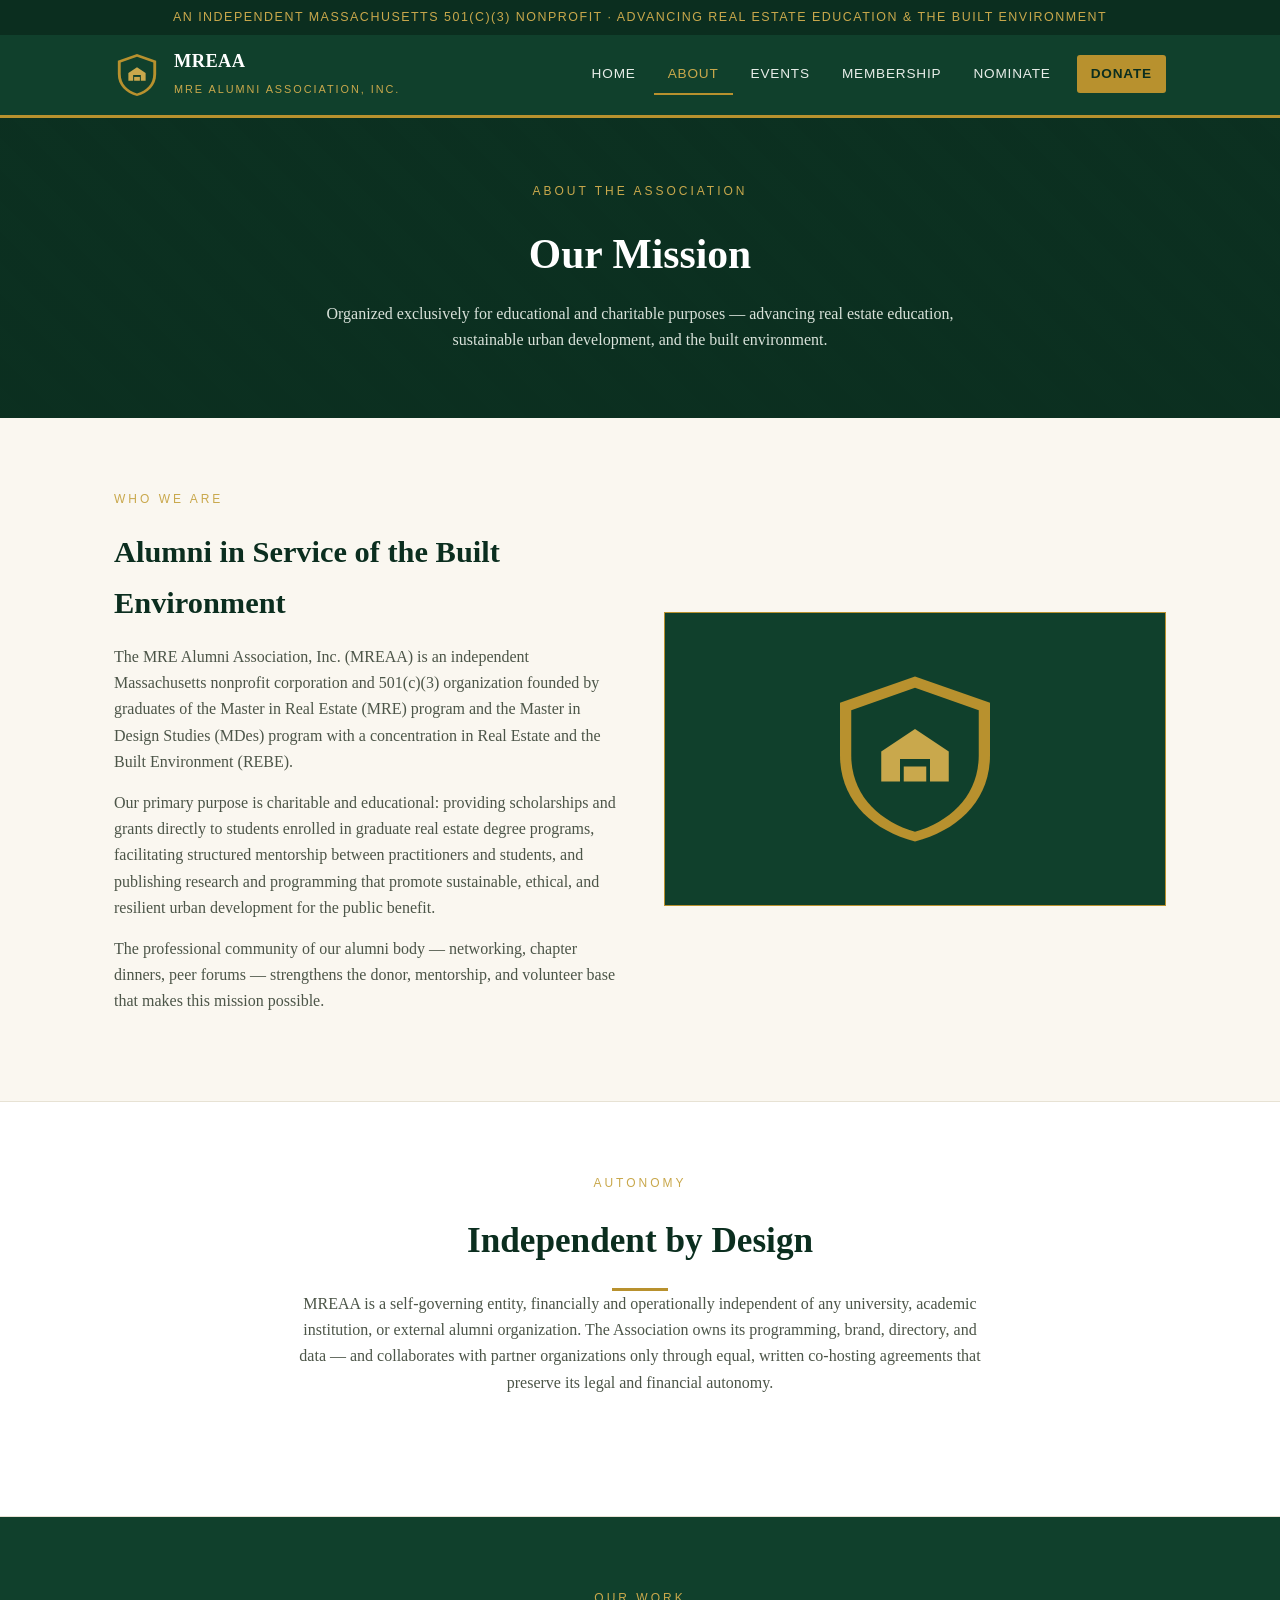
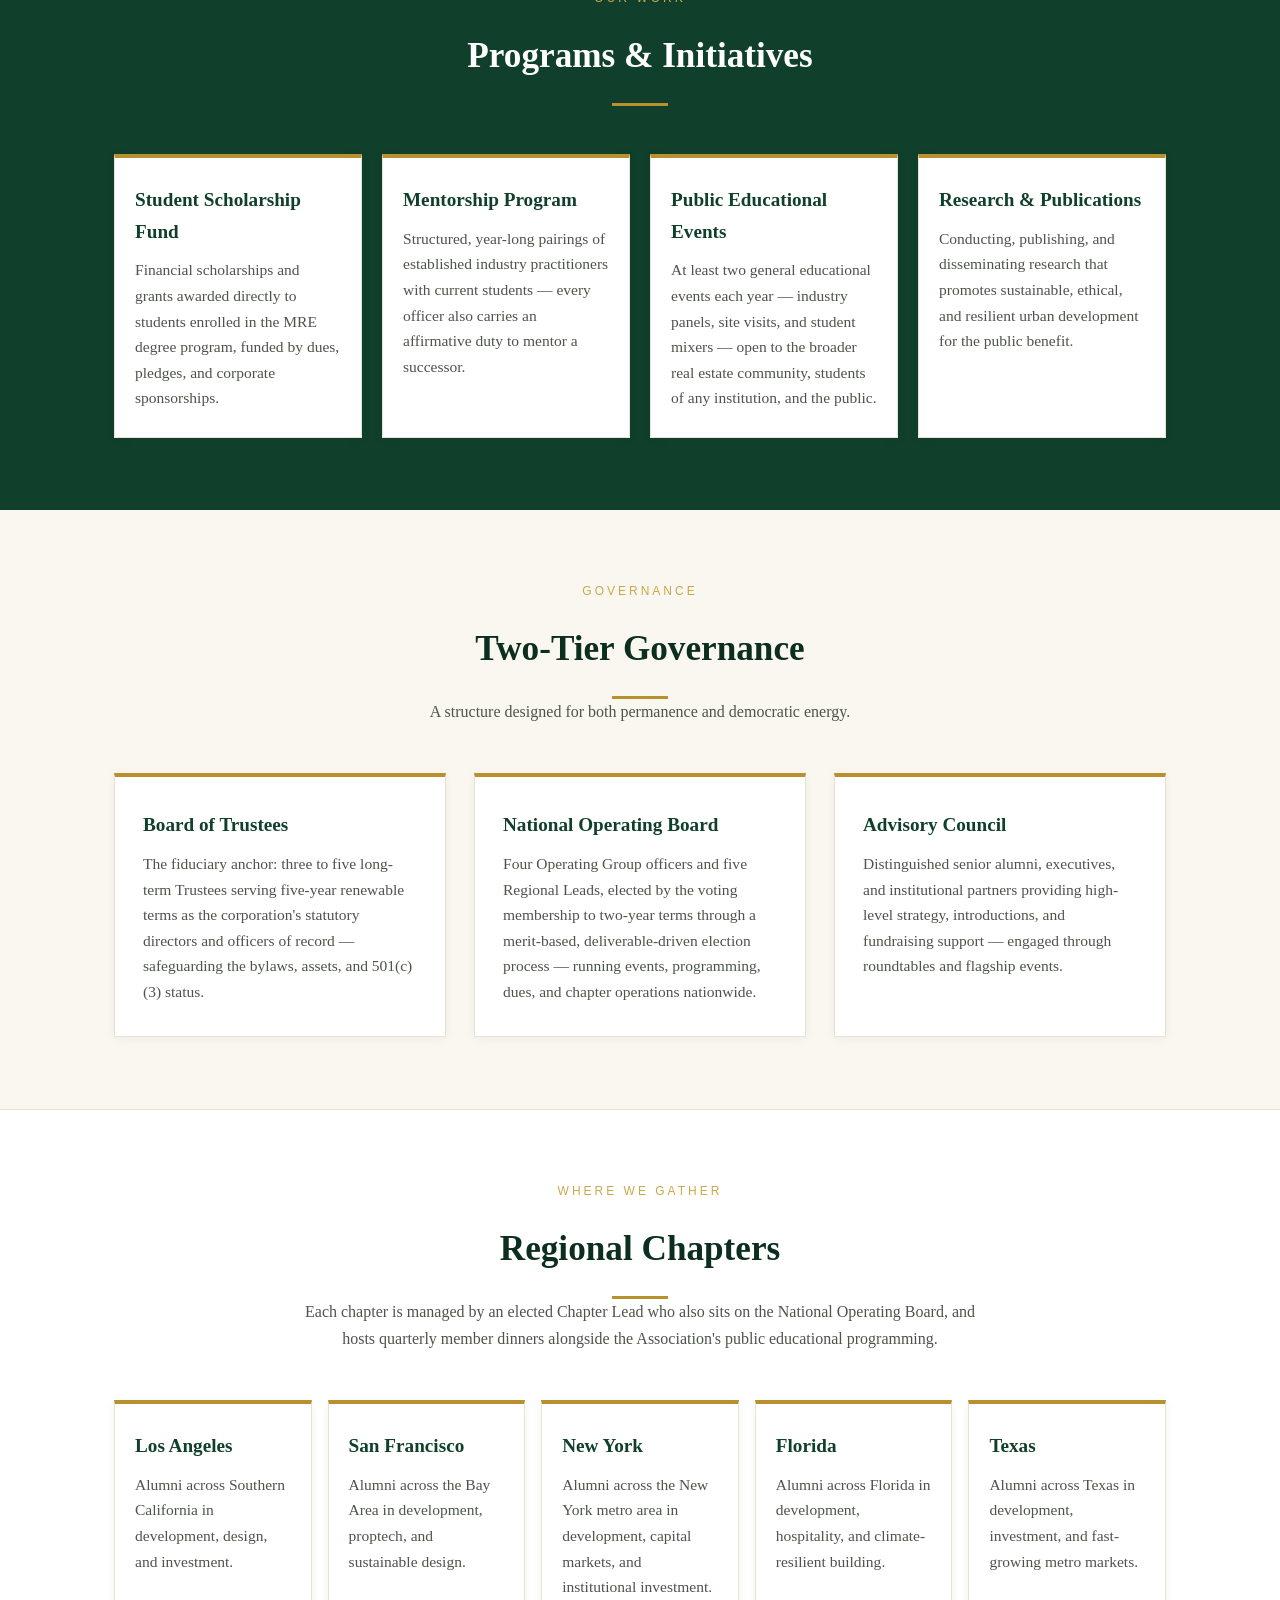
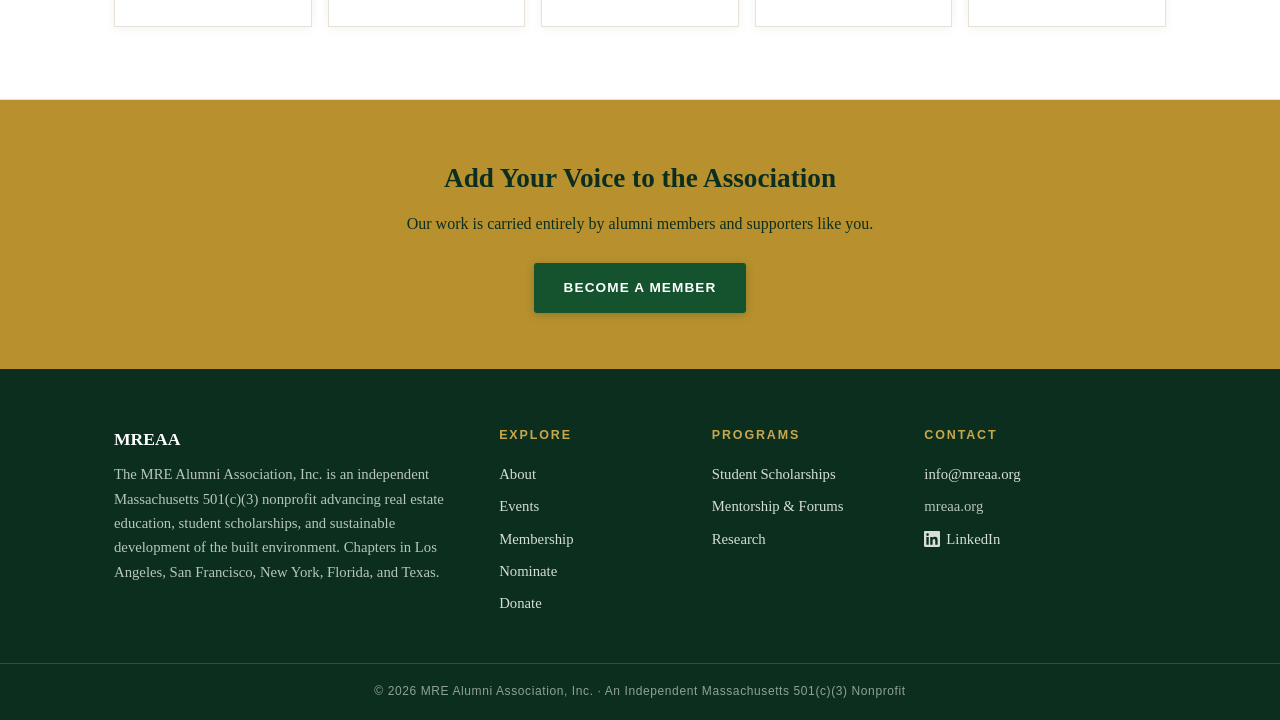
==== commit 9b2d7805: "Add files via upload" ====
--- a/about.html
+++ b/about.html
@@ -6,6 +6,13 @@
 <title>About — MREAA</title>
 <meta name="description" content="The mission, governance, and chapters of the MRE Alumni Association, an independent Massachusetts 501(c)(3) nonprofit devoted to real estate education and the built environment.">
 <link rel="stylesheet" href="styles.css">
+<style>
+  .grid.row-4 { grid-template-columns: repeat(4, 1fr); gap: 20px; }
+  .grid.row-5 { grid-template-columns: repeat(5, 1fr); gap: 16px; }
+  .grid.row-4 .card, .grid.row-5 .card { padding: 26px 20px; }
+  @media (max-width: 960px) { .grid.row-4, .grid.row-5 { grid-template-columns: repeat(2, 1fr); } }
+  @media (max-width: 560px) { .grid.row-4, .grid.row-5 { grid-template-columns: 1fr; } }
+</style>
 </head>
 <body>
 
@@ -81,7 +88,7 @@
       <h2 class="section-title" style="color:#fff;">Programs &amp; Initiatives</h2>
       <hr class="rule-under">
     </div>
-    <div class="grid cols-2">
+    <div class="grid row-4">
       <div class="card">
         <h3>Student Scholarship Fund</h3>
         <p>Financial scholarships and grants awarded directly to students enrolled in the MRE degree program, funded by dues, pledges, and corporate sponsorships.</p>
@@ -135,7 +142,7 @@
       <hr class="rule-under">
       <p>Each chapter is managed by an elected Chapter Lead who also sits on the National Operating Board, and hosts quarterly member dinners alongside the Association's public educational programming.</p>
     </div>
-    <div class="grid" style="grid-template-columns:repeat(auto-fit,minmax(230px,1fr));">
+    <div class="grid row-5">
       <div class="card">
         <h3>Los Angeles</h3>
         <p>Alumni across Southern California in development, design, and investment.</p>
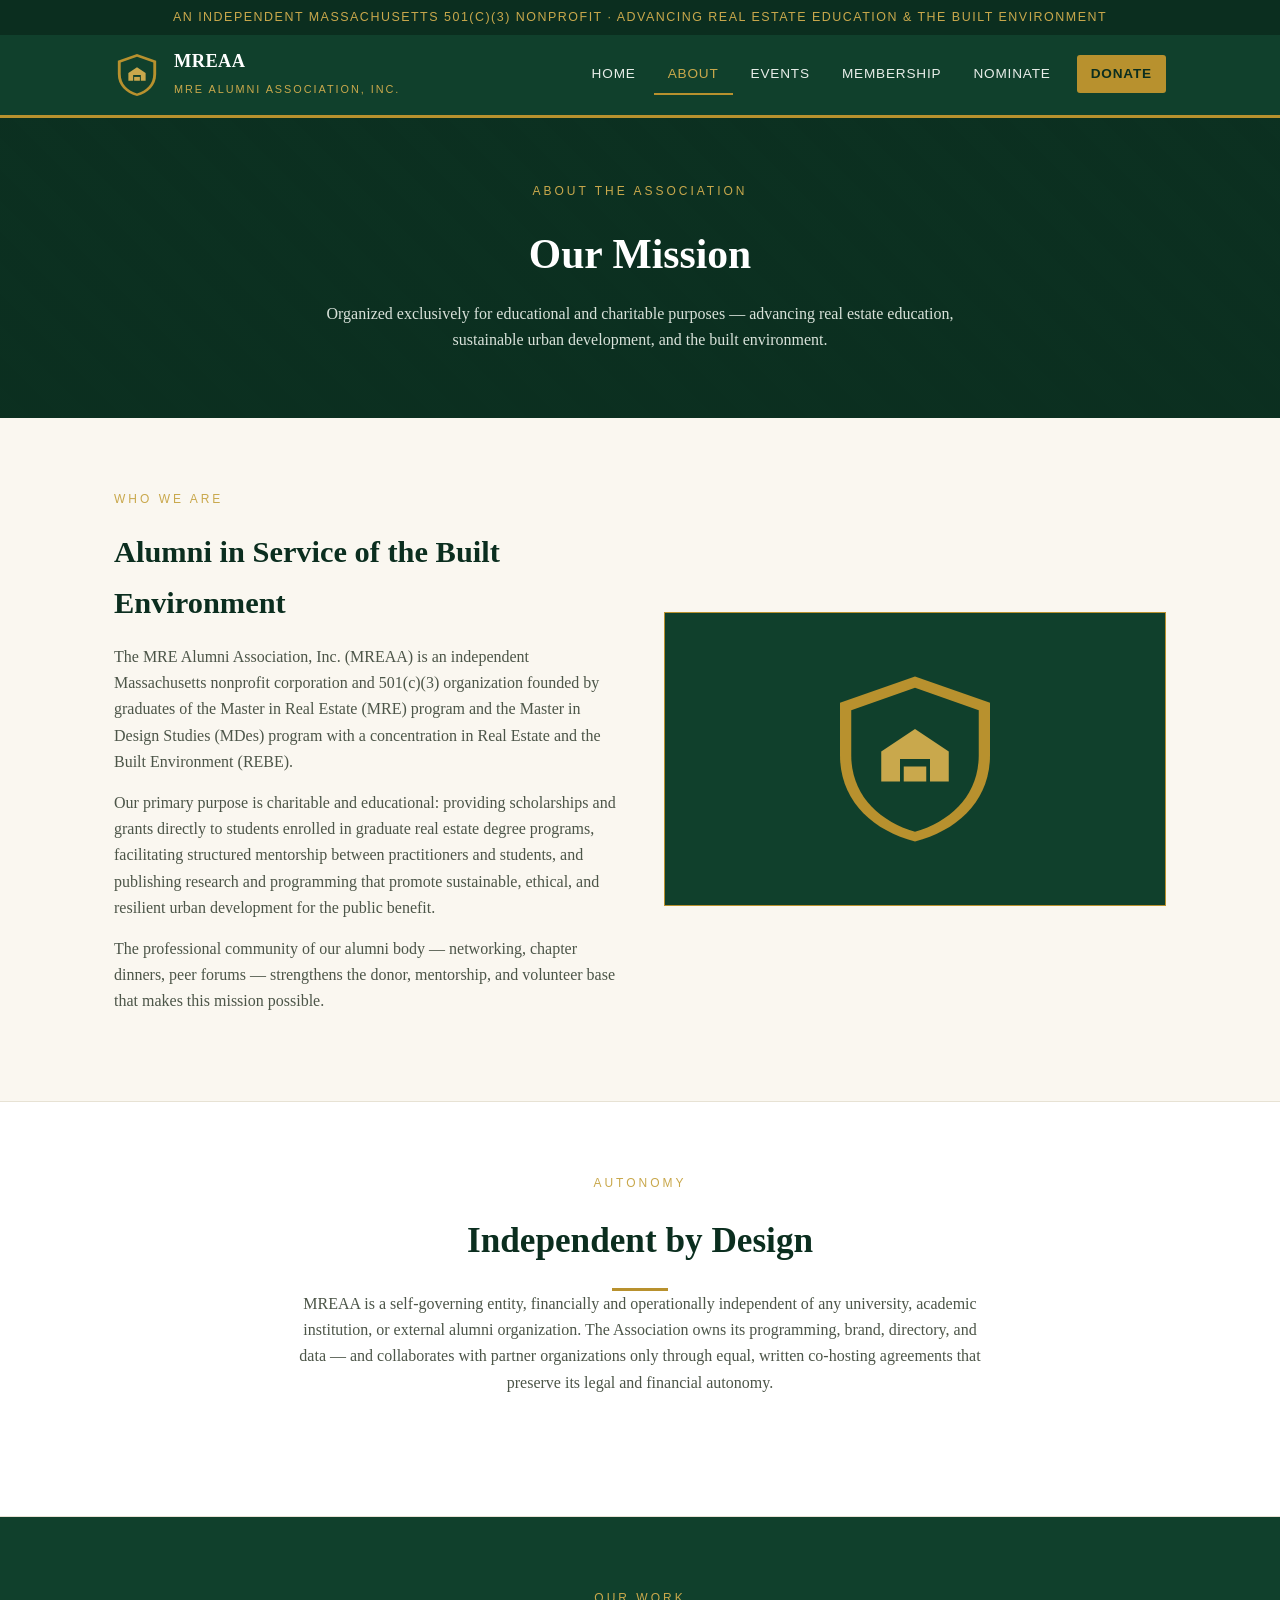
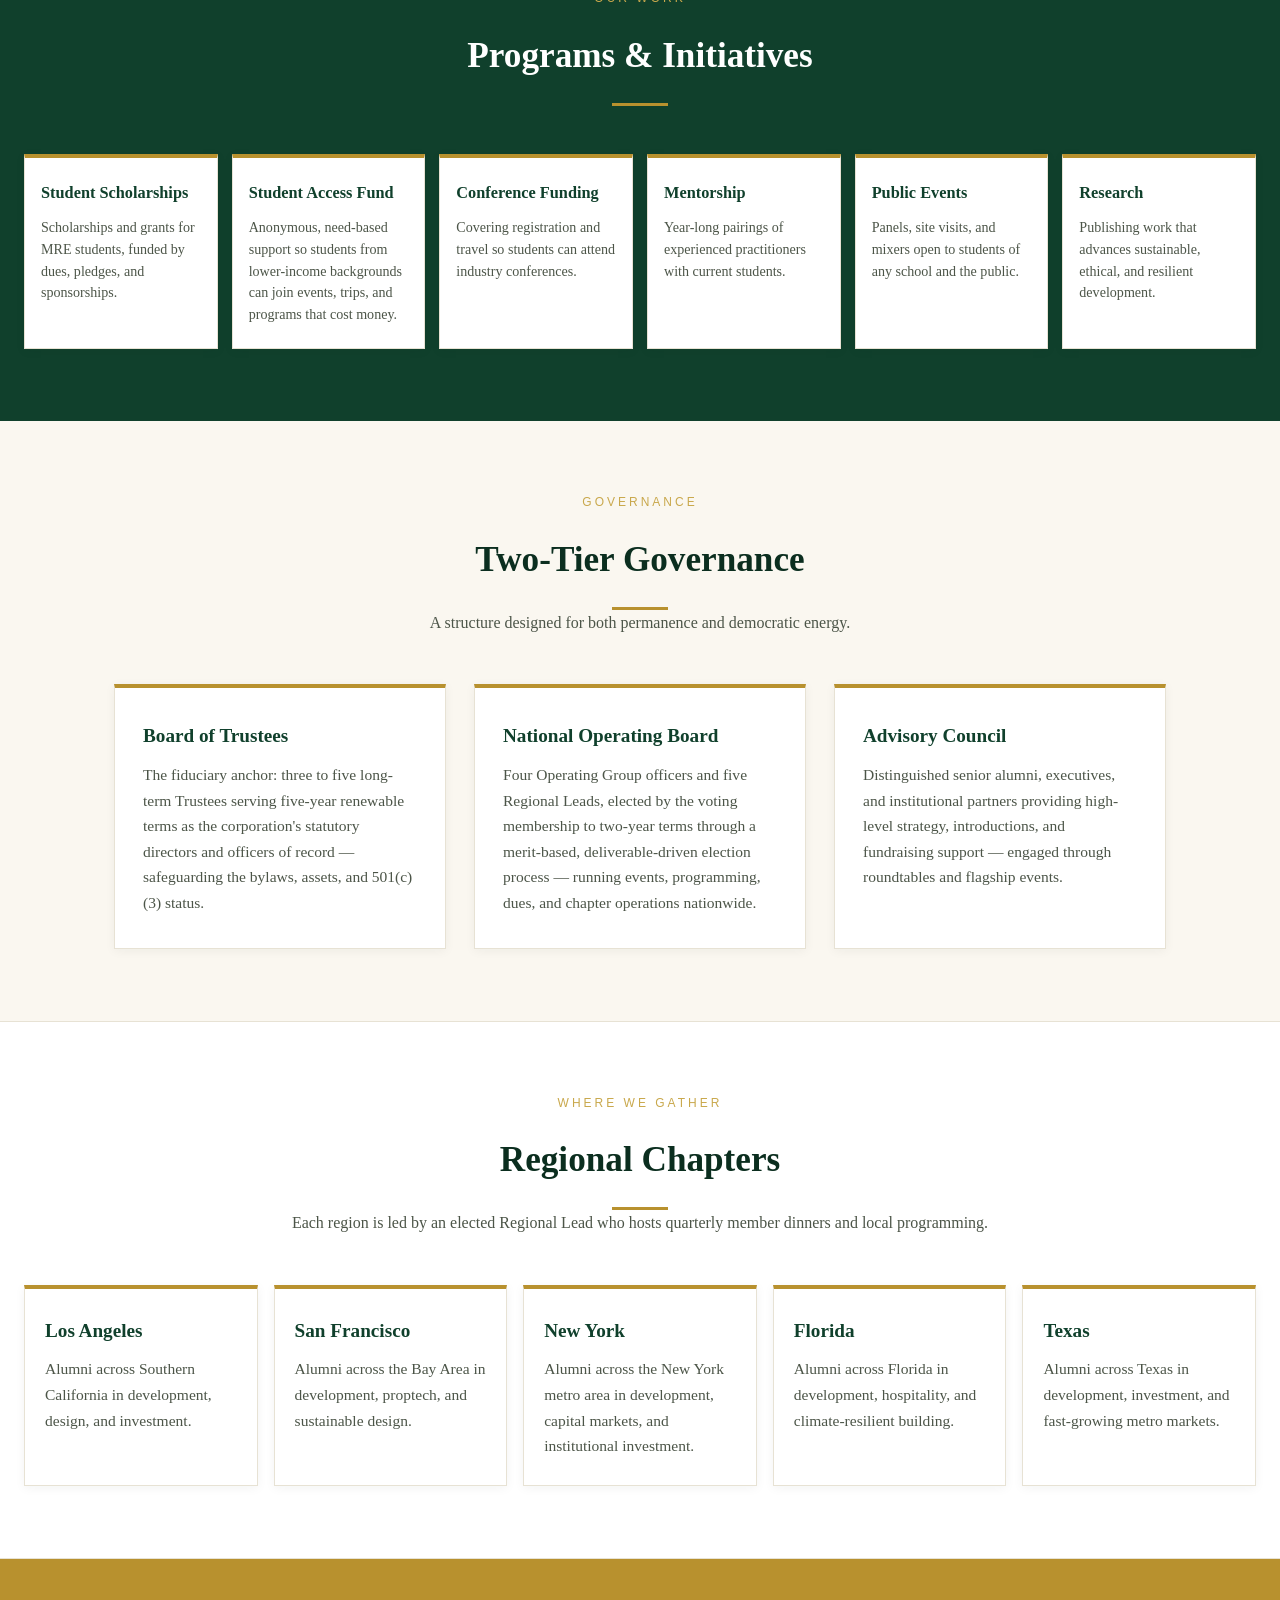
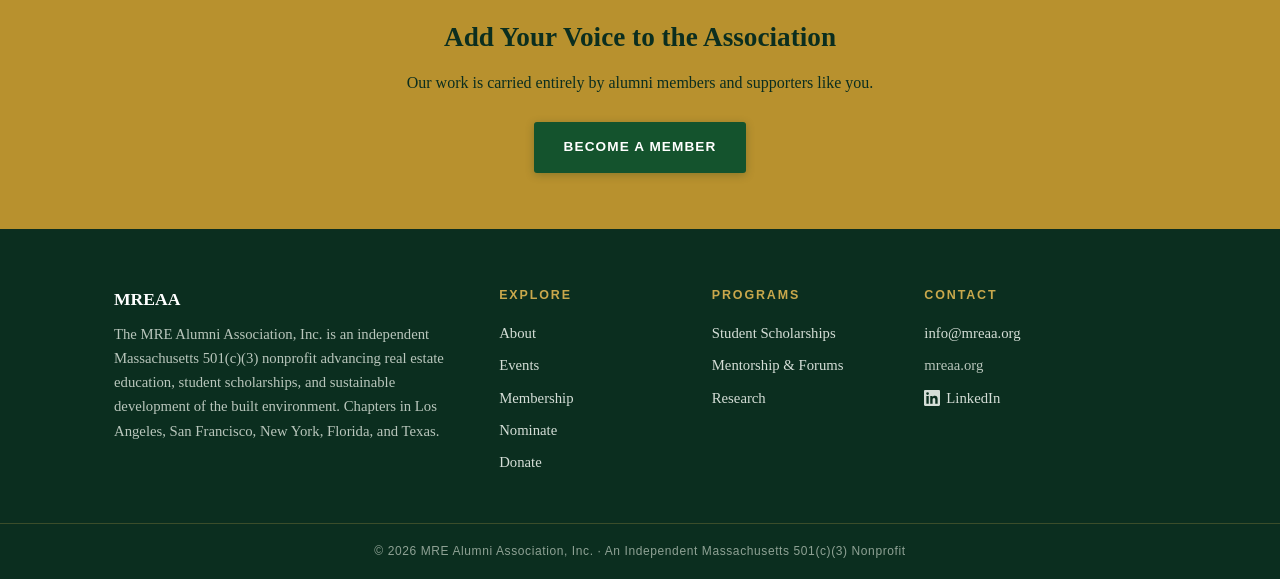
==== commit 997f4832: "Add files via upload" ====
--- a/about.html
+++ b/about.html
@@ -9,9 +9,16 @@
 <style>
   .grid.row-4 { grid-template-columns: repeat(4, 1fr); gap: 20px; }
   .grid.row-5 { grid-template-columns: repeat(5, 1fr); gap: 16px; }
+  .grid.row-6 { grid-template-columns: repeat(6, 1fr); gap: 14px; }
   .grid.row-4 .card, .grid.row-5 .card { padding: 26px 20px; }
+  .grid.row-6 .card { padding: 22px 16px; }
+  .grid.row-6 .card h3 { font-size: 1.02rem; }
+  .grid.row-6 .card p { font-size: 0.88rem; line-height: 1.55; }
+  .container.wide { max-width: 1340px; }
+  @media (max-width: 1100px) { .grid.row-6 { grid-template-columns: repeat(3, 1fr); } }
   @media (max-width: 960px) { .grid.row-4, .grid.row-5 { grid-template-columns: repeat(2, 1fr); } }
-  @media (max-width: 560px) { .grid.row-4, .grid.row-5 { grid-template-columns: 1fr; } }
+  @media (max-width: 700px) { .grid.row-6 { grid-template-columns: repeat(2, 1fr); } }
+  @media (max-width: 560px) { .grid.row-4, .grid.row-5, .grid.row-6 { grid-template-columns: 1fr; } }
 </style>
 </head>
 <body>
@@ -82,28 +89,36 @@
 </section>
 
 <section class="band green">
-  <div class="container">
+  <div class="container wide">
     <div class="section-head">
       <span class="section-kicker" style="color:#c9a84c;">Our Work</span>
       <h2 class="section-title" style="color:#fff;">Programs &amp; Initiatives</h2>
       <hr class="rule-under">
     </div>
-    <div class="grid row-4">
-      <div class="card">
-        <h3>Student Scholarship Fund</h3>
-        <p>Financial scholarships and grants awarded directly to students enrolled in the MRE degree program, funded by dues, pledges, and corporate sponsorships.</p>
-      </div>
-      <div class="card">
-        <h3>Mentorship Program</h3>
-        <p>Structured, year-long pairings of established industry practitioners with current students — every officer also carries an affirmative duty to mentor a successor.</p>
-      </div>
-      <div class="card">
-        <h3>Public Educational Events</h3>
-        <p>At least two general educational events each year — industry panels, site visits, and student mixers — open to the broader real estate community, students of any institution, and the public.</p>
-      </div>
-      <div class="card">
-        <h3>Research &amp; Publications</h3>
-        <p>Conducting, publishing, and disseminating research that promotes sustainable, ethical, and resilient urban development for the public benefit.</p>
+    <div class="grid row-6">
+      <div class="card">
+        <h3>Student Scholarships</h3>
+        <p>Scholarships and grants for MRE students, funded by dues, pledges, and sponsorships.</p>
+      </div>
+      <div class="card">
+        <h3>Student Access Fund</h3>
+        <p>Anonymous, need-based support so students from lower-income backgrounds can join events, trips, and programs that cost money.</p>
+      </div>
+      <div class="card">
+        <h3>Conference Funding</h3>
+        <p>Covering registration and travel so students can attend industry conferences.</p>
+      </div>
+      <div class="card">
+        <h3>Mentorship</h3>
+        <p>Year-long pairings of experienced practitioners with current students.</p>
+      </div>
+      <div class="card">
+        <h3>Public Events</h3>
+        <p>Panels, site visits, and mixers open to students of any school and the public.</p>
+      </div>
+      <div class="card">
+        <h3>Research</h3>
+        <p>Publishing work that advances sustainable, ethical, and resilient development.</p>
       </div>
     </div>
   </div>
@@ -135,12 +150,12 @@
 </section>
 
 <section class="band alt">
-  <div class="container">
+  <div class="container wide">
     <div class="section-head">
       <span class="section-kicker">Where We Gather</span>
       <h2 class="section-title">Regional Chapters</h2>
       <hr class="rule-under">
-      <p>Each chapter is managed by an elected Chapter Lead who also sits on the National Operating Board, and hosts quarterly member dinners alongside the Association's public educational programming.</p>
+      <p>Each region is led by an elected Regional Lead who hosts quarterly member dinners and local programming.</p>
     </div>
     <div class="grid row-5">
       <div class="card">
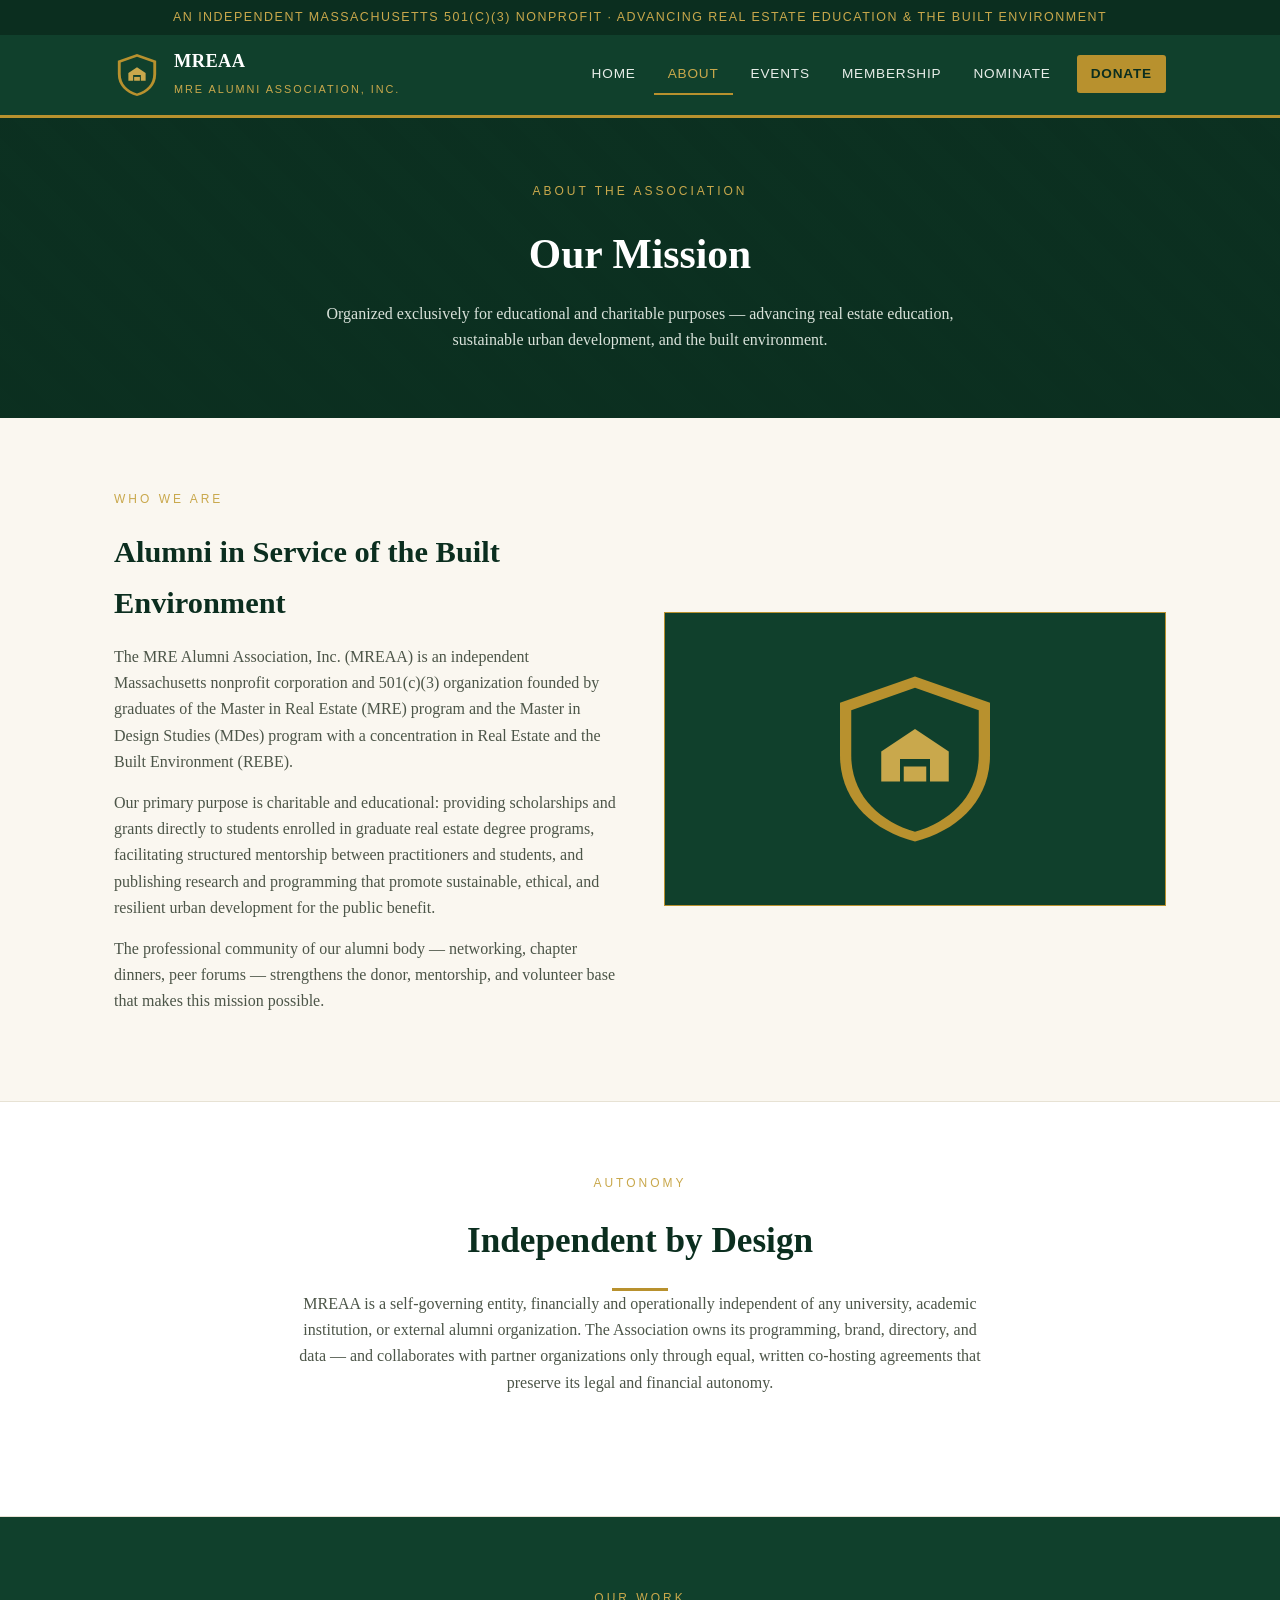
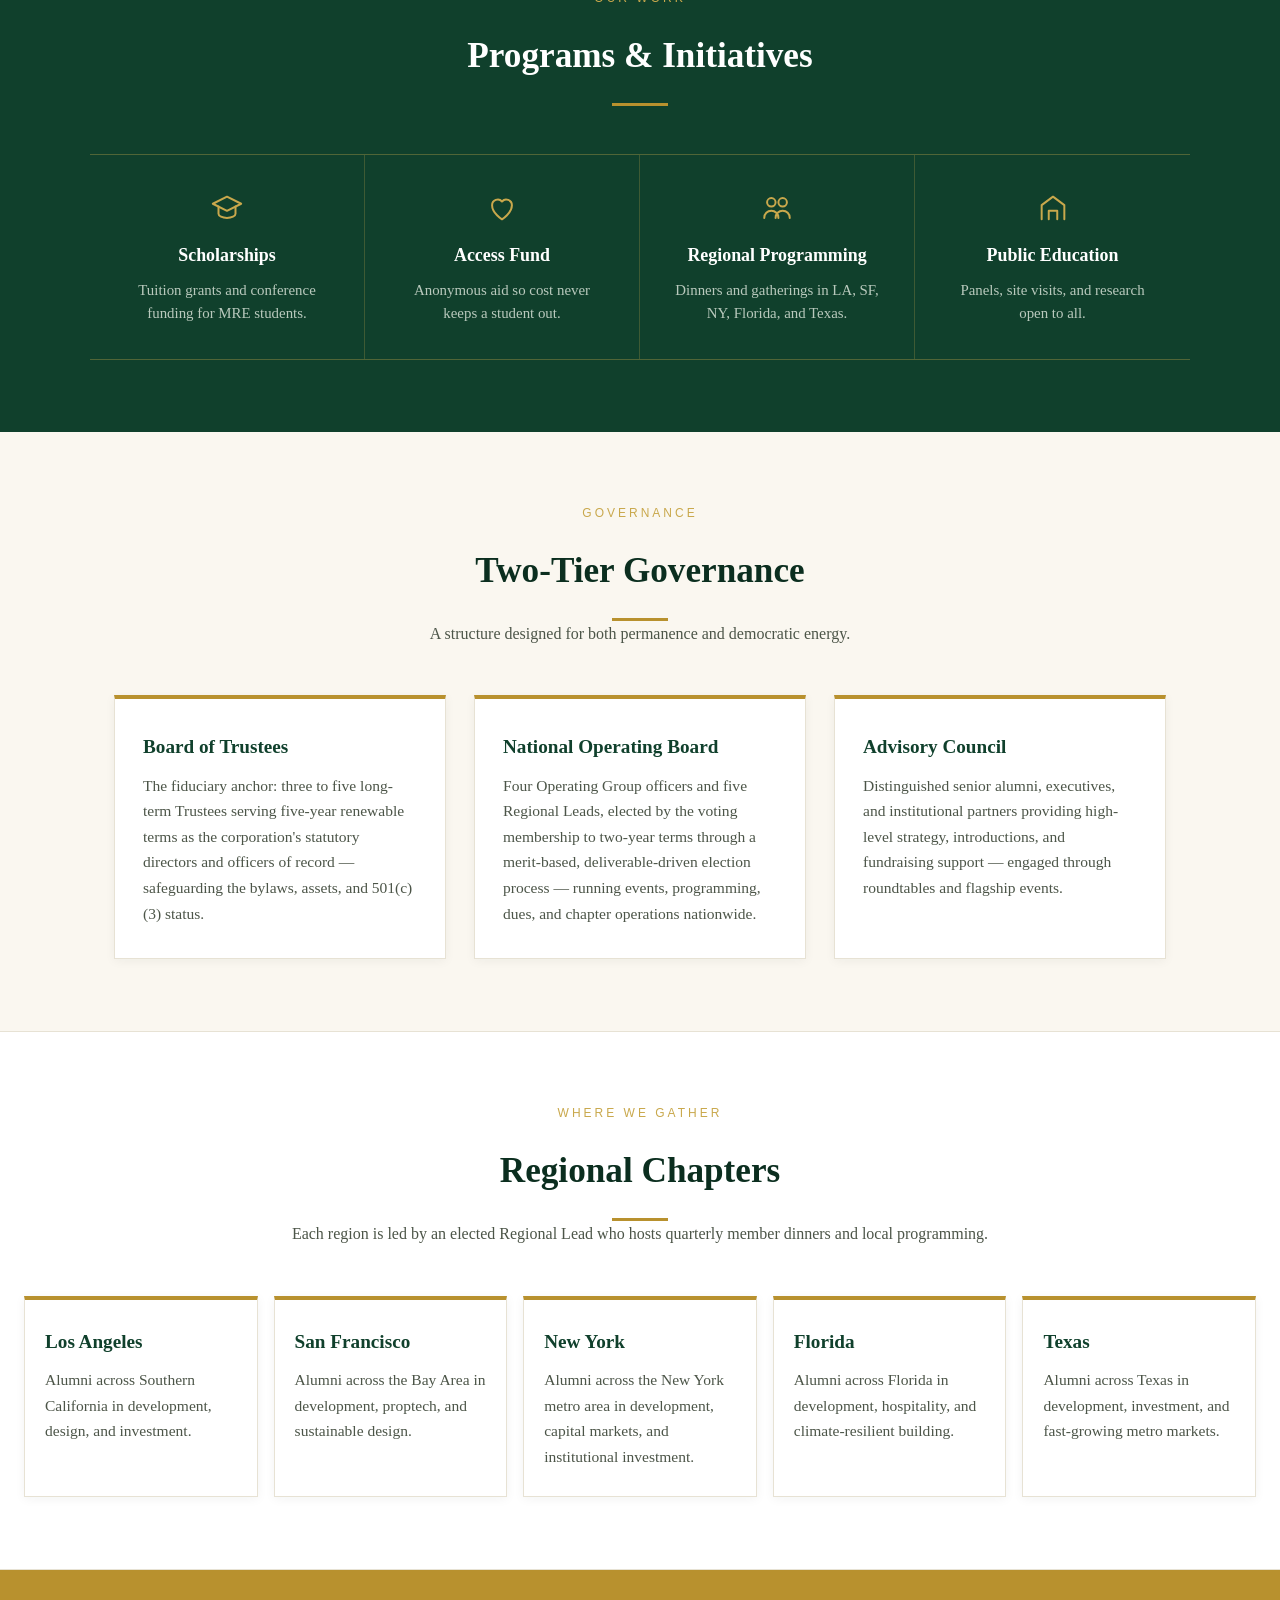
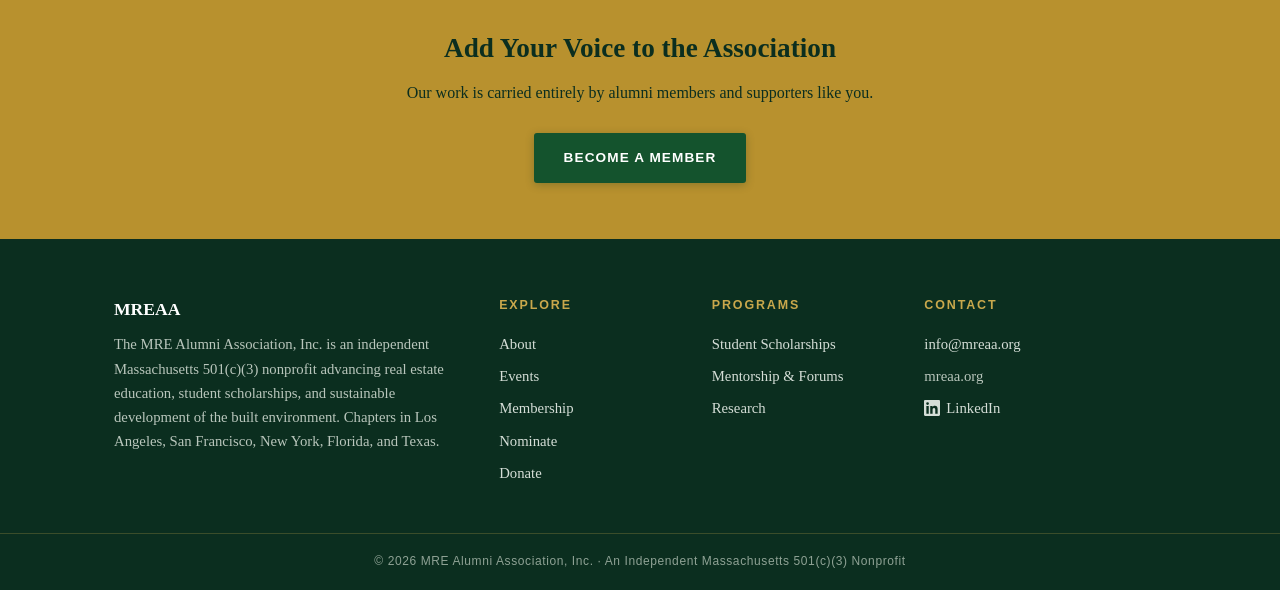
==== commit 8c298600: "Add files via upload" ====
--- a/about.html
+++ b/about.html
@@ -15,6 +15,14 @@
   .grid.row-6 .card h3 { font-size: 1.02rem; }
   .grid.row-6 .card p { font-size: 0.88rem; line-height: 1.55; }
   .container.wide { max-width: 1340px; }
+  .pillars { display: grid; grid-template-columns: repeat(4, 1fr); max-width: 1100px; margin: 0 auto; border-top: 1px solid rgba(201,168,76,0.35); border-bottom: 1px solid rgba(201,168,76,0.35); }
+  .pillar { text-align: center; padding: 36px 18px 34px; border-right: 1px solid rgba(201,168,76,0.25); }
+  .pillar:last-child { border-right: none; }
+  .pillar svg { width: 34px; height: 34px; fill: none; stroke: var(--gold-400); stroke-width: 1.4; stroke-linecap: round; stroke-linejoin: round; margin: 0 auto 16px; display: block; }
+  .pillar h3 { color: var(--white); font-size: 1.12rem; margin-bottom: 8px; }
+  .pillar p { color: #b9c9bd; font-size: 0.93rem; line-height: 1.55; max-width: 210px; margin: 0 auto; }
+  @media (max-width: 900px) { .pillars { grid-template-columns: repeat(2, 1fr); } .pillar:nth-child(2) { border-right: none; } .pillar:nth-child(-n+2) { border-bottom: 1px solid rgba(201,168,76,0.25); } }
+  @media (max-width: 700px) { .pillars { grid-template-columns: 1fr; } .pillar { border-right: none; border-bottom: 1px solid rgba(201,168,76,0.25); } .pillar:last-child { border-bottom: none; } }
   @media (max-width: 1100px) { .grid.row-6 { grid-template-columns: repeat(3, 1fr); } }
   @media (max-width: 960px) { .grid.row-4, .grid.row-5 { grid-template-columns: repeat(2, 1fr); } }
   @media (max-width: 700px) { .grid.row-6 { grid-template-columns: repeat(2, 1fr); } }
@@ -95,30 +103,26 @@
       <h2 class="section-title" style="color:#fff;">Programs &amp; Initiatives</h2>
       <hr class="rule-under">
     </div>
-    <div class="grid row-6">
-      <div class="card">
-        <h3>Student Scholarships</h3>
-        <p>Scholarships and grants for MRE students, funded by dues, pledges, and sponsorships.</p>
-      </div>
-      <div class="card">
-        <h3>Student Access Fund</h3>
-        <p>Anonymous, need-based support so students from lower-income backgrounds can join events, trips, and programs that cost money.</p>
-      </div>
-      <div class="card">
-        <h3>Conference Funding</h3>
-        <p>Covering registration and travel so students can attend industry conferences.</p>
-      </div>
-      <div class="card">
-        <h3>Mentorship</h3>
-        <p>Year-long pairings of experienced practitioners with current students.</p>
-      </div>
-      <div class="card">
-        <h3>Public Events</h3>
-        <p>Panels, site visits, and mixers open to students of any school and the public.</p>
-      </div>
-      <div class="card">
-        <h3>Research</h3>
-        <p>Publishing work that advances sustainable, ethical, and resilient development.</p>
+    <div class="pillars">
+      <div class="pillar">
+        <svg viewBox="0 0 24 24" aria-hidden="true"><path d="M12 4 2 9l10 5 10-5-10-5z"/><path d="M6 11v5c0 1.7 2.7 3 6 3s6-1.3 6-3v-5"/></svg>
+        <h3>Scholarships</h3>
+        <p>Tuition grants and conference funding for MRE students.</p>
+      </div>
+      <div class="pillar">
+        <svg viewBox="0 0 24 24" aria-hidden="true"><path d="M12 20s-7-4.4-7-10a4 4 0 0 1 7-2.6A4 4 0 0 1 19 10c0 5.6-7 10-7 10z"/></svg>
+        <h3>Access Fund</h3>
+        <p>Anonymous aid so cost never keeps a student out.</p>
+      </div>
+      <div class="pillar">
+        <svg viewBox="0 0 24 24" aria-hidden="true"><circle cx="8" cy="8" r="3"/><circle cx="16" cy="8" r="3"/><path d="M3 19c0-3 2.2-5 5-5s5 2 5 5M11 19c0-3 2.2-5 5-5s5 2 5 5"/></svg>
+        <h3>Regional Programming</h3>
+        <p>Dinners and gatherings in LA, SF, NY, Florida, and Texas.</p>
+      </div>
+      <div class="pillar">
+        <svg viewBox="0 0 24 24" aria-hidden="true"><path d="M4 20V10l8-6 8 6v10"/><path d="M9 20v-6h6v6"/></svg>
+        <h3>Public Education</h3>
+        <p>Panels, site visits, and research open to all.</p>
       </div>
     </div>
   </div>
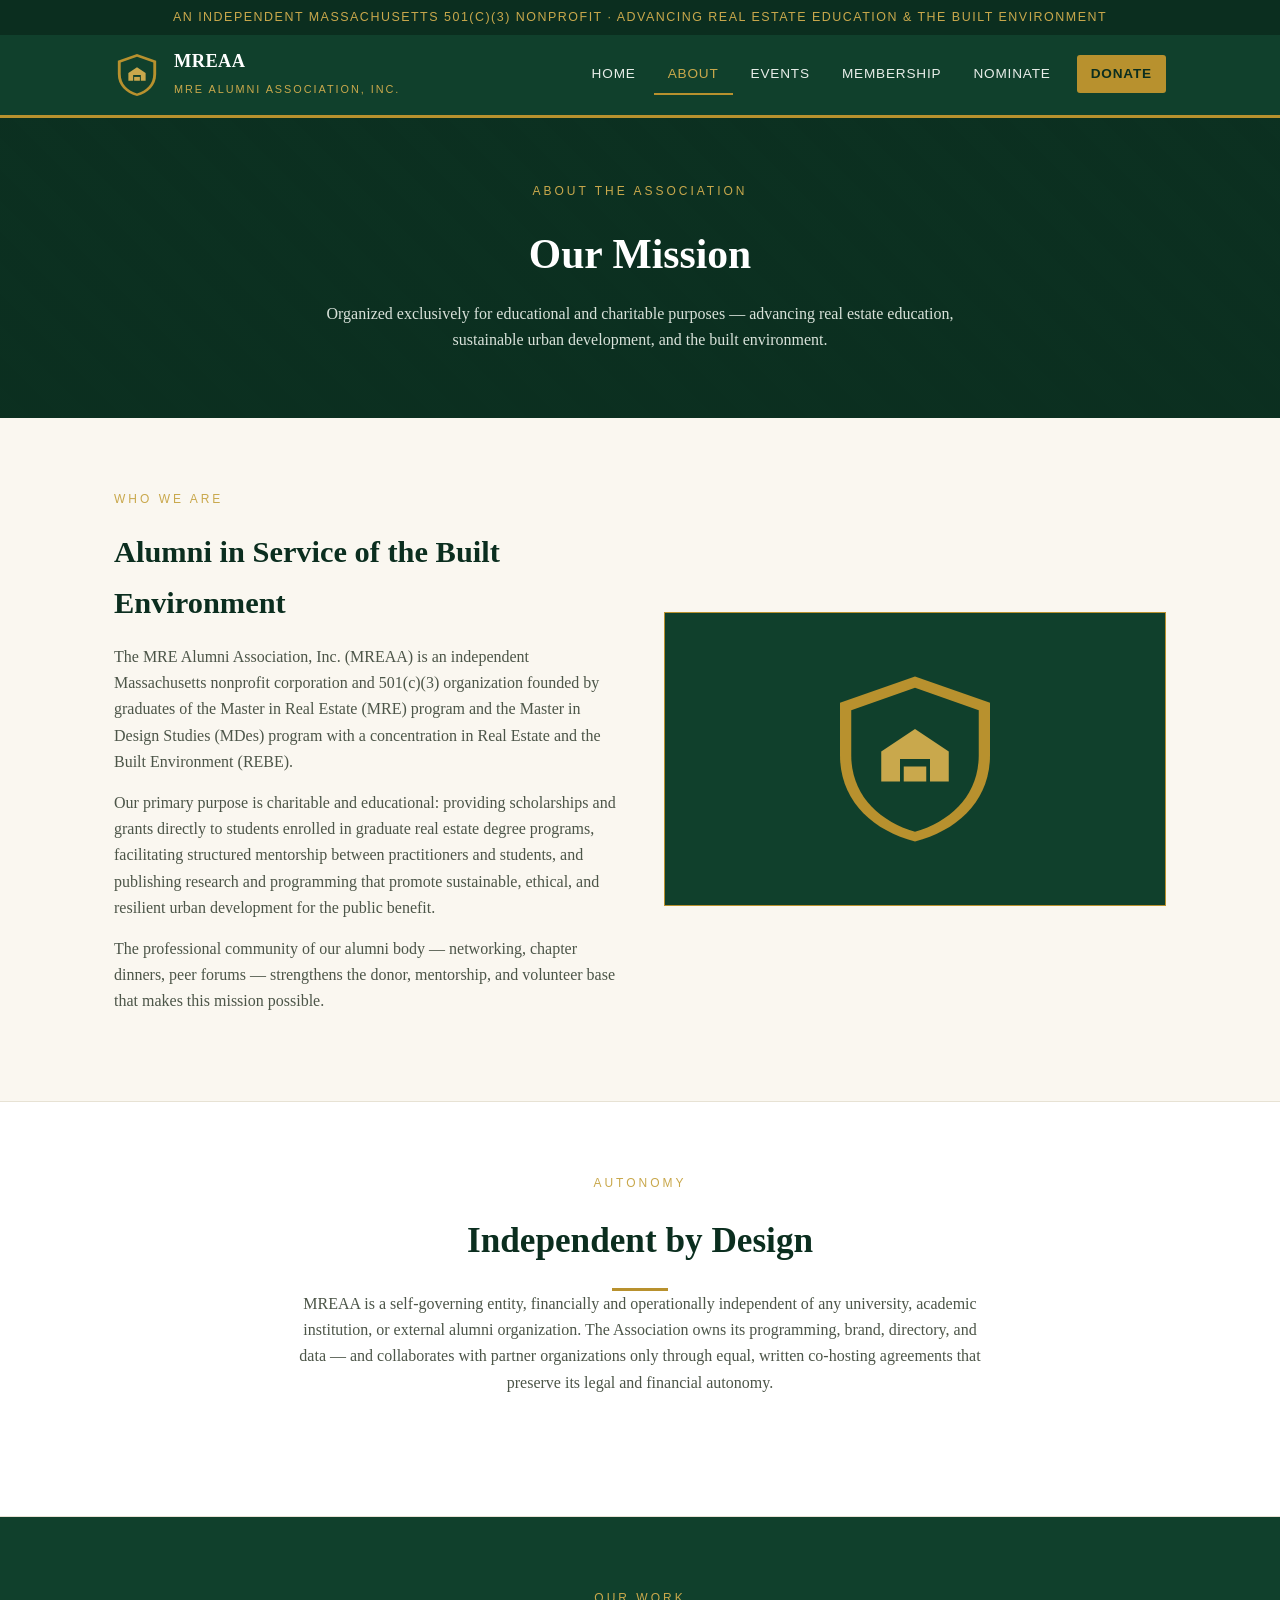
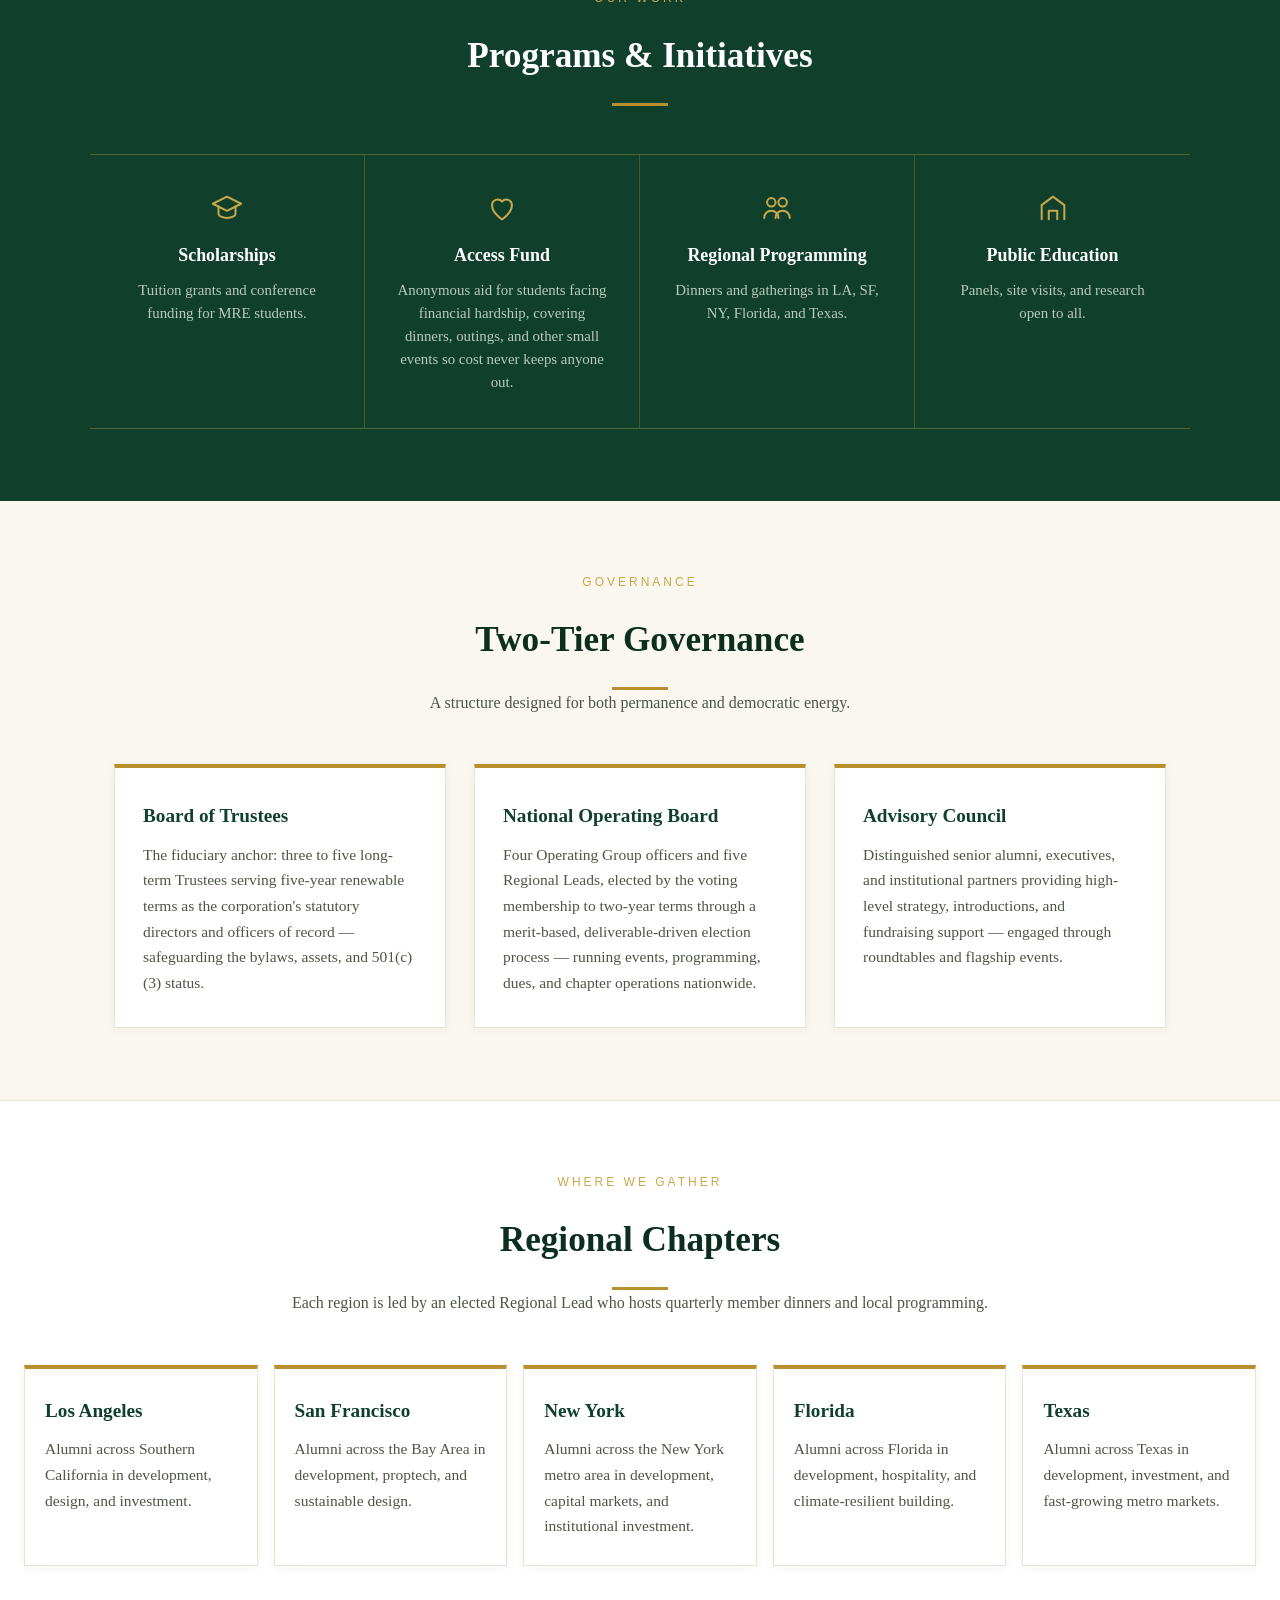
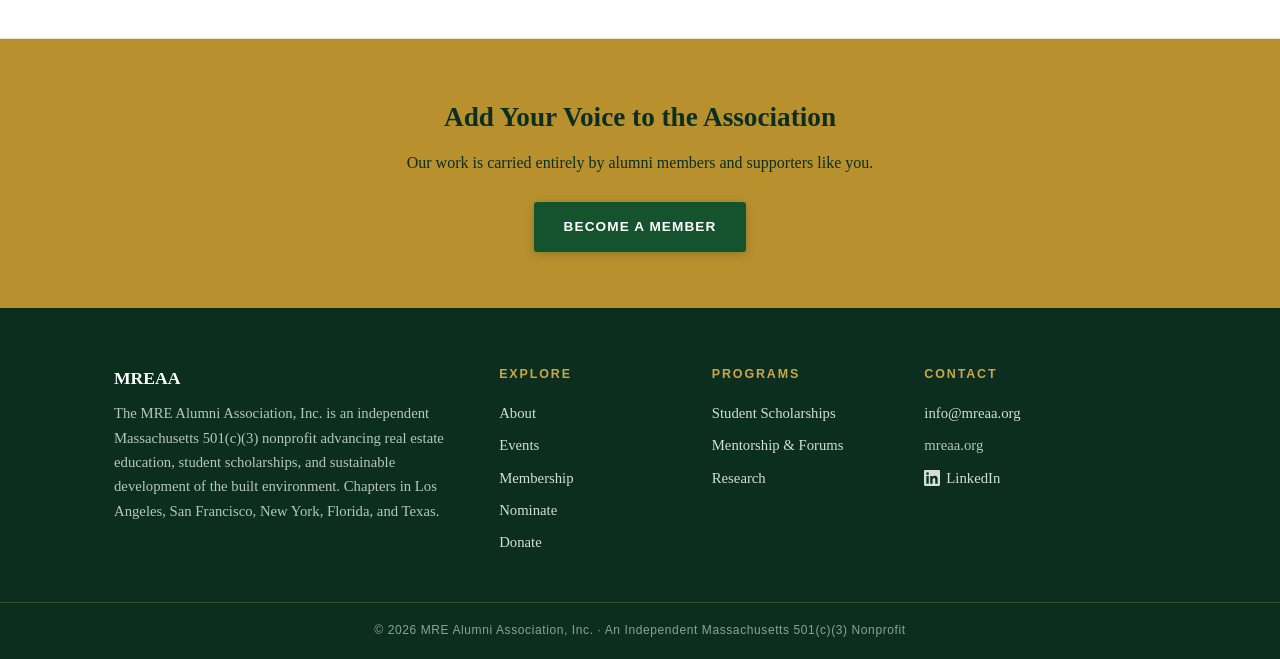
==== commit 0e0f97f0: "Add files via upload" ====
--- a/about.html
+++ b/about.html
@@ -112,7 +112,7 @@
       <div class="pillar">
         <svg viewBox="0 0 24 24" aria-hidden="true"><path d="M12 20s-7-4.4-7-10a4 4 0 0 1 7-2.6A4 4 0 0 1 19 10c0 5.6-7 10-7 10z"/></svg>
         <h3>Access Fund</h3>
-        <p>Anonymous aid so cost never keeps a student out.</p>
+        <p>Anonymous aid for students facing financial hardship, covering dinners, outings, and other small events so cost never keeps anyone out.</p>
       </div>
       <div class="pillar">
         <svg viewBox="0 0 24 24" aria-hidden="true"><circle cx="8" cy="8" r="3"/><circle cx="16" cy="8" r="3"/><path d="M3 19c0-3 2.2-5 5-5s5 2 5 5M11 19c0-3 2.2-5 5-5s5 2 5 5"/></svg>
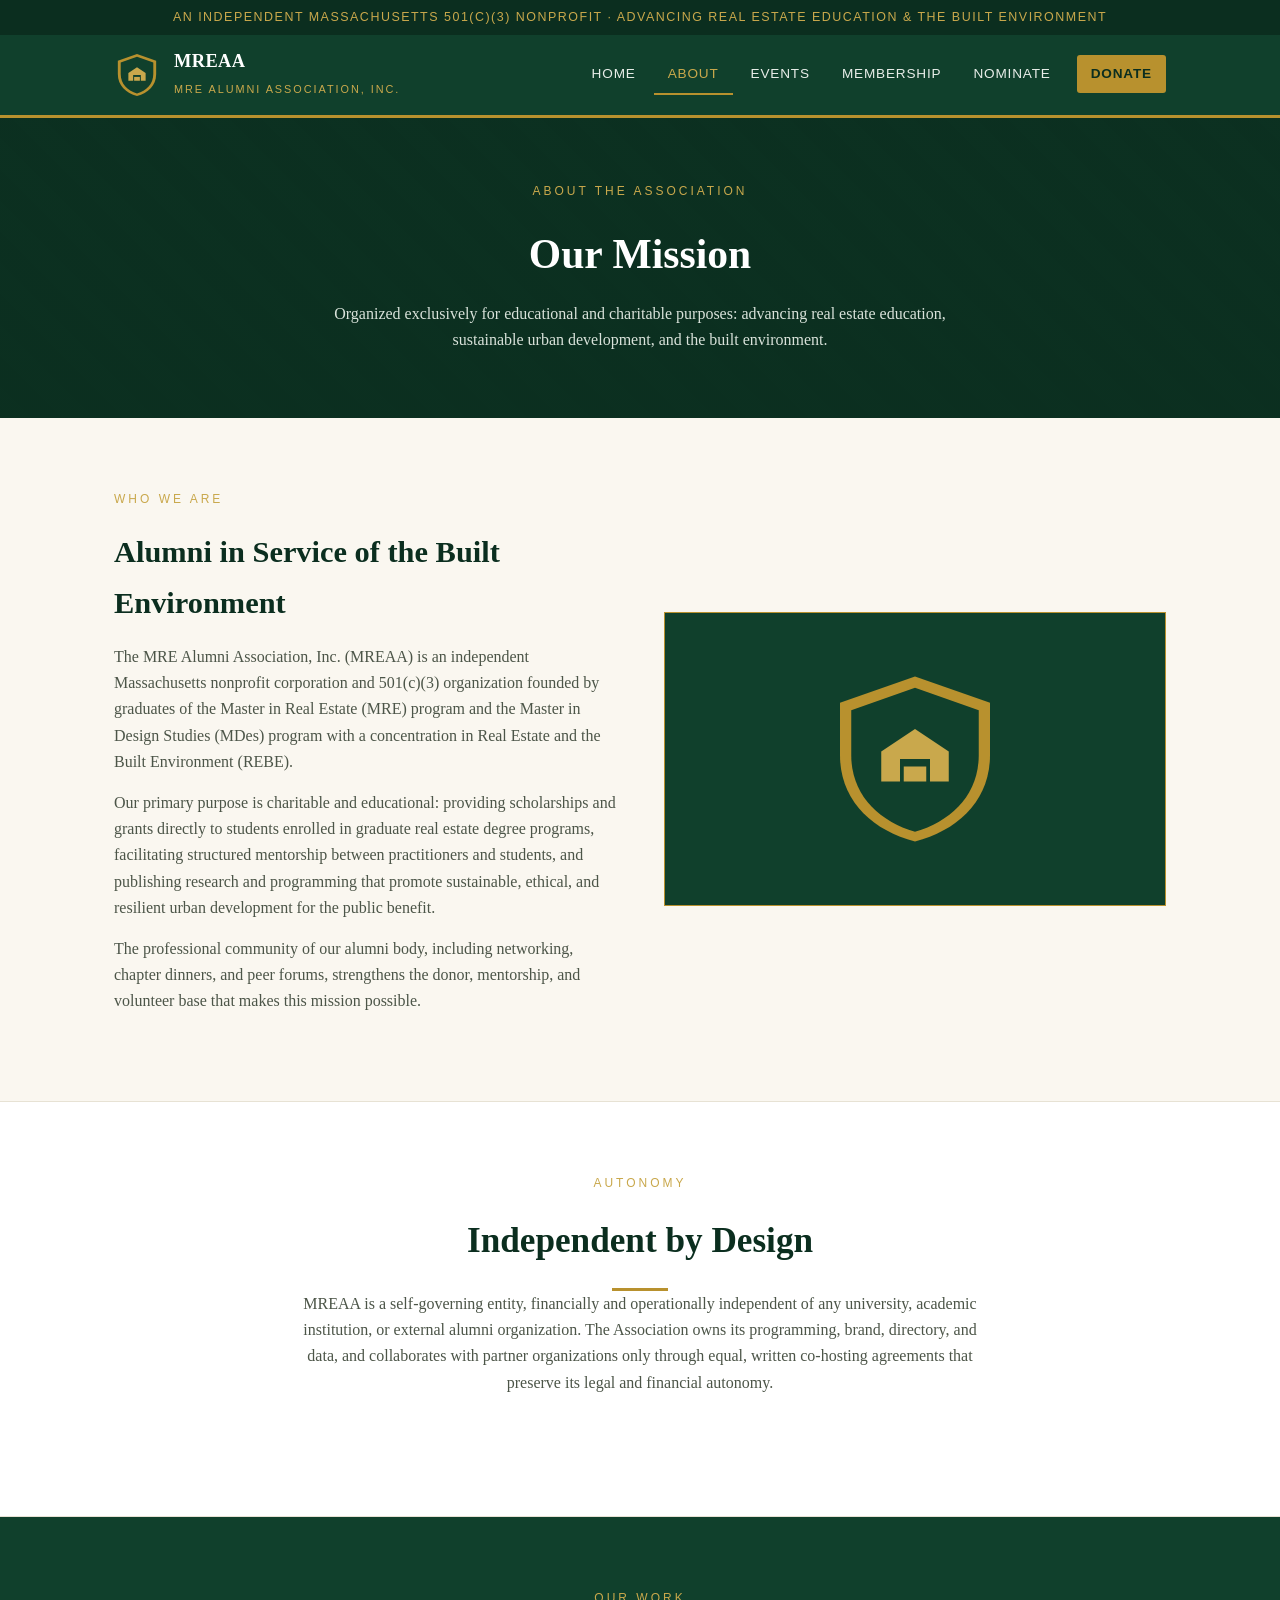
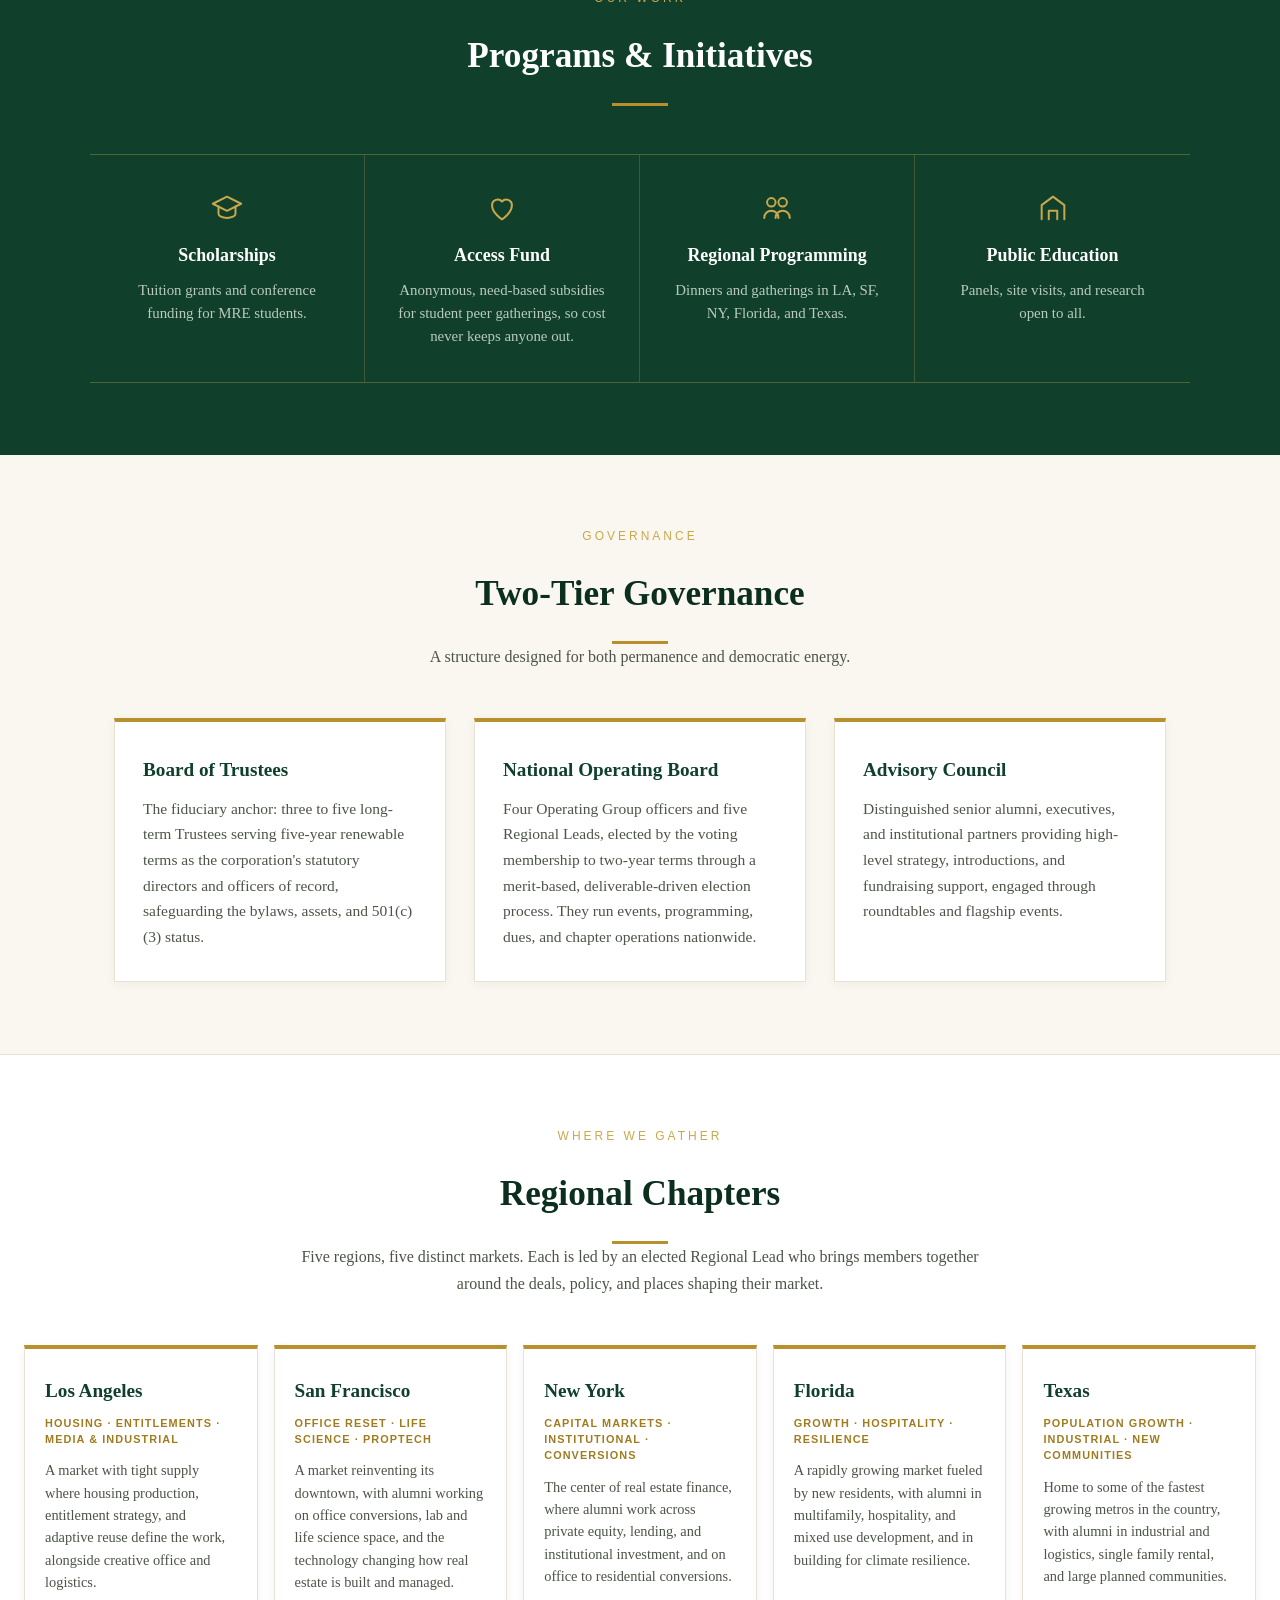
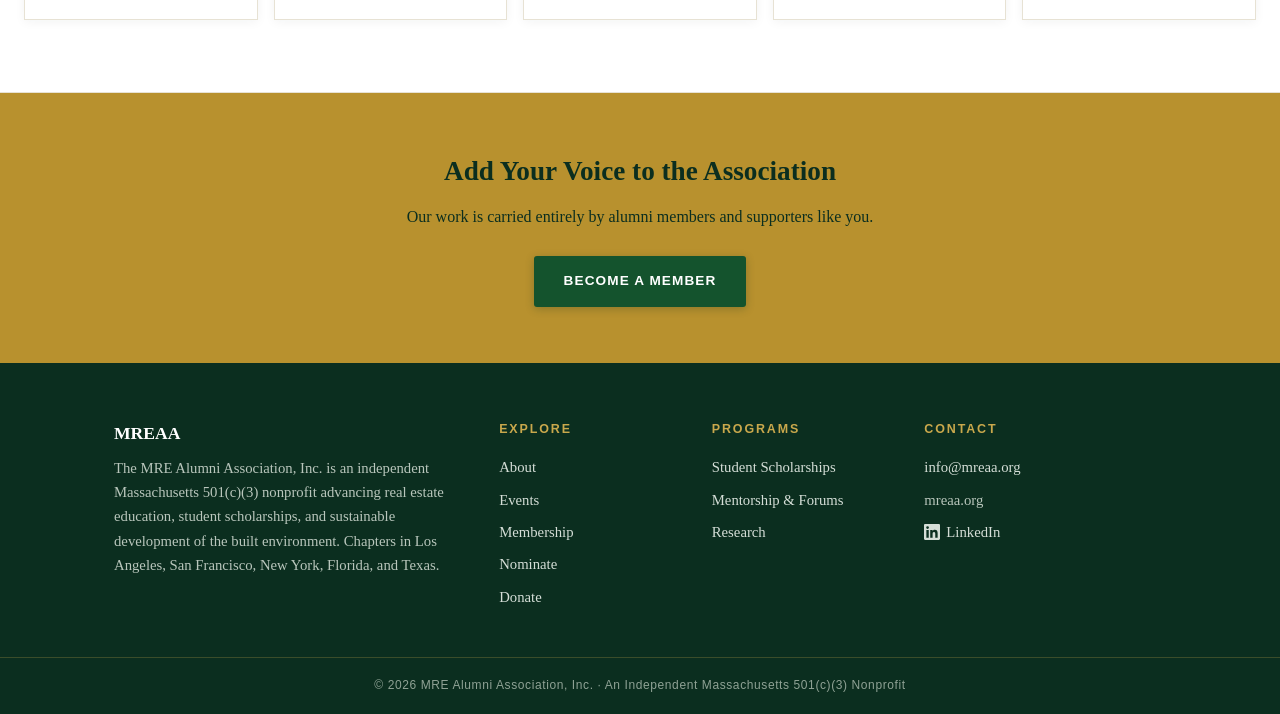
==== commit aa5c80f9: "Add files via upload" ====
--- a/about.html
+++ b/about.html
@@ -3,7 +3,7 @@
 <head>
 <meta charset="UTF-8">
 <meta name="viewport" content="width=device-width, initial-scale=1.0">
-<title>About — MREAA</title>
+<title>About | MREAA</title>
 <meta name="description" content="The mission, governance, and chapters of the MRE Alumni Association, an independent Massachusetts 501(c)(3) nonprofit devoted to real estate education and the built environment.">
 <link rel="stylesheet" href="styles.css">
 <style>
@@ -15,6 +15,8 @@
   .grid.row-6 .card h3 { font-size: 1.02rem; }
   .grid.row-6 .card p { font-size: 0.88rem; line-height: 1.55; }
   .container.wide { max-width: 1340px; }
+  .card .market { font-family: var(--sans); font-size: 0.68rem; font-weight: 700; letter-spacing: 0.1em; text-transform: uppercase; color: var(--gold-600); line-height: 1.5; margin: -2px 0 12px; }
+  .grid.row-5 .card p { font-size: 0.9rem; line-height: 1.55; }
   .pillars { display: grid; grid-template-columns: repeat(4, 1fr); max-width: 1100px; margin: 0 auto; border-top: 1px solid rgba(201,168,76,0.35); border-bottom: 1px solid rgba(201,168,76,0.35); }
   .pillar { text-align: center; padding: 36px 18px 34px; border-right: 1px solid rgba(201,168,76,0.25); }
   .pillar:last-child { border-right: none; }
@@ -62,7 +64,7 @@
 <section class="page-hero">
   <span class="section-kicker">About the Association</span>
   <h1>Our Mission</h1>
-  <p>Organized exclusively for educational and charitable purposes — advancing real estate education, sustainable urban development, and the built environment.</p>
+  <p>Organized exclusively for educational and charitable purposes: advancing real estate education, sustainable urban development, and the built environment.</p>
 </section>
 
 <section class="band">
@@ -72,7 +74,7 @@
       <h2>Alumni in Service of the Built Environment</h2>
       <p>The MRE Alumni Association, Inc. (MREAA) is an independent Massachusetts nonprofit corporation and 501(c)(3) organization founded by graduates of the Master in Real Estate (MRE) program and the Master in Design Studies (MDes) program with a concentration in Real Estate and the Built Environment (REBE).</p>
       <p>Our primary purpose is charitable and educational: providing scholarships and grants directly to students enrolled in graduate real estate degree programs, facilitating structured mentorship between practitioners and students, and publishing research and programming that promote sustainable, ethical, and resilient urban development for the public benefit.</p>
-      <p>The professional community of our alumni body — networking, chapter dinners, peer forums — strengthens the donor, mentorship, and volunteer base that makes this mission possible.</p>
+      <p>The professional community of our alumni body, including networking, chapter dinners, and peer forums, strengthens the donor, mentorship, and volunteer base that makes this mission possible.</p>
     </div>
     <div class="crest-panel">
       <svg viewBox="0 0 48 48" width="180" height="180" xmlns="http://www.w3.org/2000/svg" aria-hidden="true">
@@ -91,7 +93,7 @@
       <span class="section-kicker">Autonomy</span>
       <h2 class="section-title">Independent by Design</h2>
       <hr class="rule-under">
-      <p>MREAA is a self-governing entity, financially and operationally independent of any university, academic institution, or external alumni organization. The Association owns its programming, brand, directory, and data — and collaborates with partner organizations only through equal, written co-hosting agreements that preserve its legal and financial autonomy.</p>
+      <p>MREAA is a self-governing entity, financially and operationally independent of any university, academic institution, or external alumni organization. The Association owns its programming, brand, directory, and data, and collaborates with partner organizations only through equal, written co-hosting agreements that preserve its legal and financial autonomy.</p>
     </div>
   </div>
 </section>
@@ -112,7 +114,7 @@
       <div class="pillar">
         <svg viewBox="0 0 24 24" aria-hidden="true"><path d="M12 20s-7-4.4-7-10a4 4 0 0 1 7-2.6A4 4 0 0 1 19 10c0 5.6-7 10-7 10z"/></svg>
         <h3>Access Fund</h3>
-        <p>Anonymous aid for students facing financial hardship, covering dinners, outings, and other small events so cost never keeps anyone out.</p>
+        <p>Anonymous, need-based subsidies for student peer gatherings, so cost never keeps anyone out.</p>
       </div>
       <div class="pillar">
         <svg viewBox="0 0 24 24" aria-hidden="true"><circle cx="8" cy="8" r="3"/><circle cx="16" cy="8" r="3"/><path d="M3 19c0-3 2.2-5 5-5s5 2 5 5M11 19c0-3 2.2-5 5-5s5 2 5 5"/></svg>
@@ -139,15 +141,15 @@
     <div class="grid cols-3">
       <div class="card">
         <h3>Board of Trustees</h3>
-        <p>The fiduciary anchor: three to five long-term Trustees serving five-year renewable terms as the corporation's statutory directors and officers of record — safeguarding the bylaws, assets, and 501(c)(3) status.</p>
+        <p>The fiduciary anchor: three to five long-term Trustees serving five-year renewable terms as the corporation's statutory directors and officers of record, safeguarding the bylaws, assets, and 501(c)(3) status.</p>
       </div>
       <div class="card">
         <h3>National Operating Board</h3>
-        <p>Four Operating Group officers and five Regional Leads, elected by the voting membership to two-year terms through a merit-based, deliverable-driven election process — running events, programming, dues, and chapter operations nationwide.</p>
+        <p>Four Operating Group officers and five Regional Leads, elected by the voting membership to two-year terms through a merit-based, deliverable-driven election process. They run events, programming, dues, and chapter operations nationwide.</p>
       </div>
       <div class="card">
         <h3>Advisory Council</h3>
-        <p>Distinguished senior alumni, executives, and institutional partners providing high-level strategy, introductions, and fundraising support — engaged through roundtables and flagship events.</p>
+        <p>Distinguished senior alumni, executives, and institutional partners providing high-level strategy, introductions, and fundraising support, engaged through roundtables and flagship events.</p>
       </div>
     </div>
   </div>
@@ -159,28 +161,33 @@
       <span class="section-kicker">Where We Gather</span>
       <h2 class="section-title">Regional Chapters</h2>
       <hr class="rule-under">
-      <p>Each region is led by an elected Regional Lead who hosts quarterly member dinners and local programming.</p>
+      <p>Five regions, five distinct markets. Each is led by an elected Regional Lead who brings members together around the deals, policy, and places shaping their market.</p>
     </div>
     <div class="grid row-5">
       <div class="card">
         <h3>Los Angeles</h3>
-        <p>Alumni across Southern California in development, design, and investment.</p>
+        <div class="market">Housing · Entitlements · Media &amp; Industrial</div>
+        <p>A market with tight supply where housing production, entitlement strategy, and adaptive reuse define the work, alongside creative office and logistics.</p>
       </div>
       <div class="card">
         <h3>San Francisco</h3>
-        <p>Alumni across the Bay Area in development, proptech, and sustainable design.</p>
+        <div class="market">Office Reset · Life Science · Proptech</div>
+        <p>A market reinventing its downtown, with alumni working on office conversions, lab and life science space, and the technology changing how real estate is built and managed.</p>
       </div>
       <div class="card">
         <h3>New York</h3>
-        <p>Alumni across the New York metro area in development, capital markets, and institutional investment.</p>
+        <div class="market">Capital Markets · Institutional · Conversions</div>
+        <p>The center of real estate finance, where alumni work across private equity, lending, and institutional investment, and on office to residential conversions.</p>
       </div>
       <div class="card">
         <h3>Florida</h3>
-        <p>Alumni across Florida in development, hospitality, and climate-resilient building.</p>
+        <div class="market">Growth · Hospitality · Resilience</div>
+        <p>A rapidly growing market fueled by new residents, with alumni in multifamily, hospitality, and mixed use development, and in building for climate resilience.</p>
       </div>
       <div class="card">
         <h3>Texas</h3>
-        <p>Alumni across Texas in development, investment, and fast-growing metro markets.</p>
+        <div class="market">Population Growth · Industrial · New Communities</div>
+        <p>Home to some of the fastest growing metros in the country, with alumni in industrial and logistics, single family rental, and large planned communities.</p>
       </div>
     </div>
   </div>
